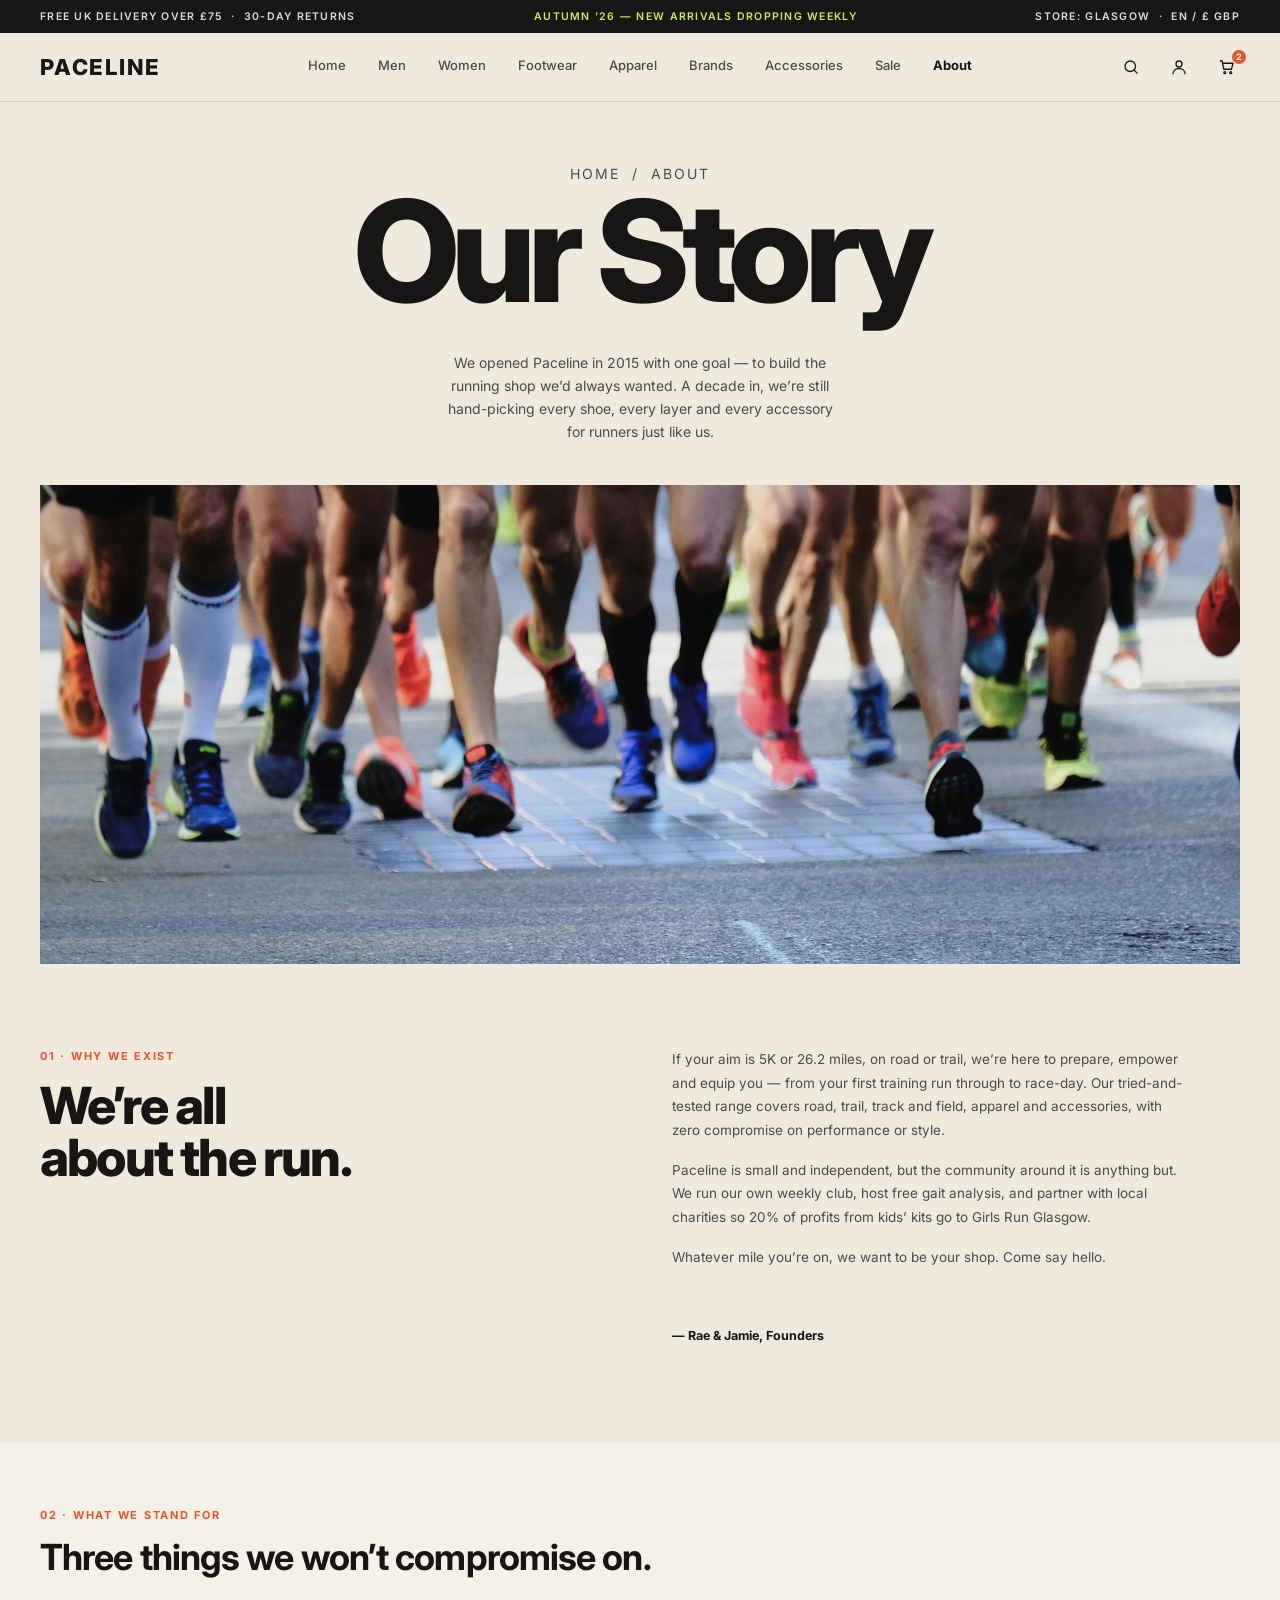
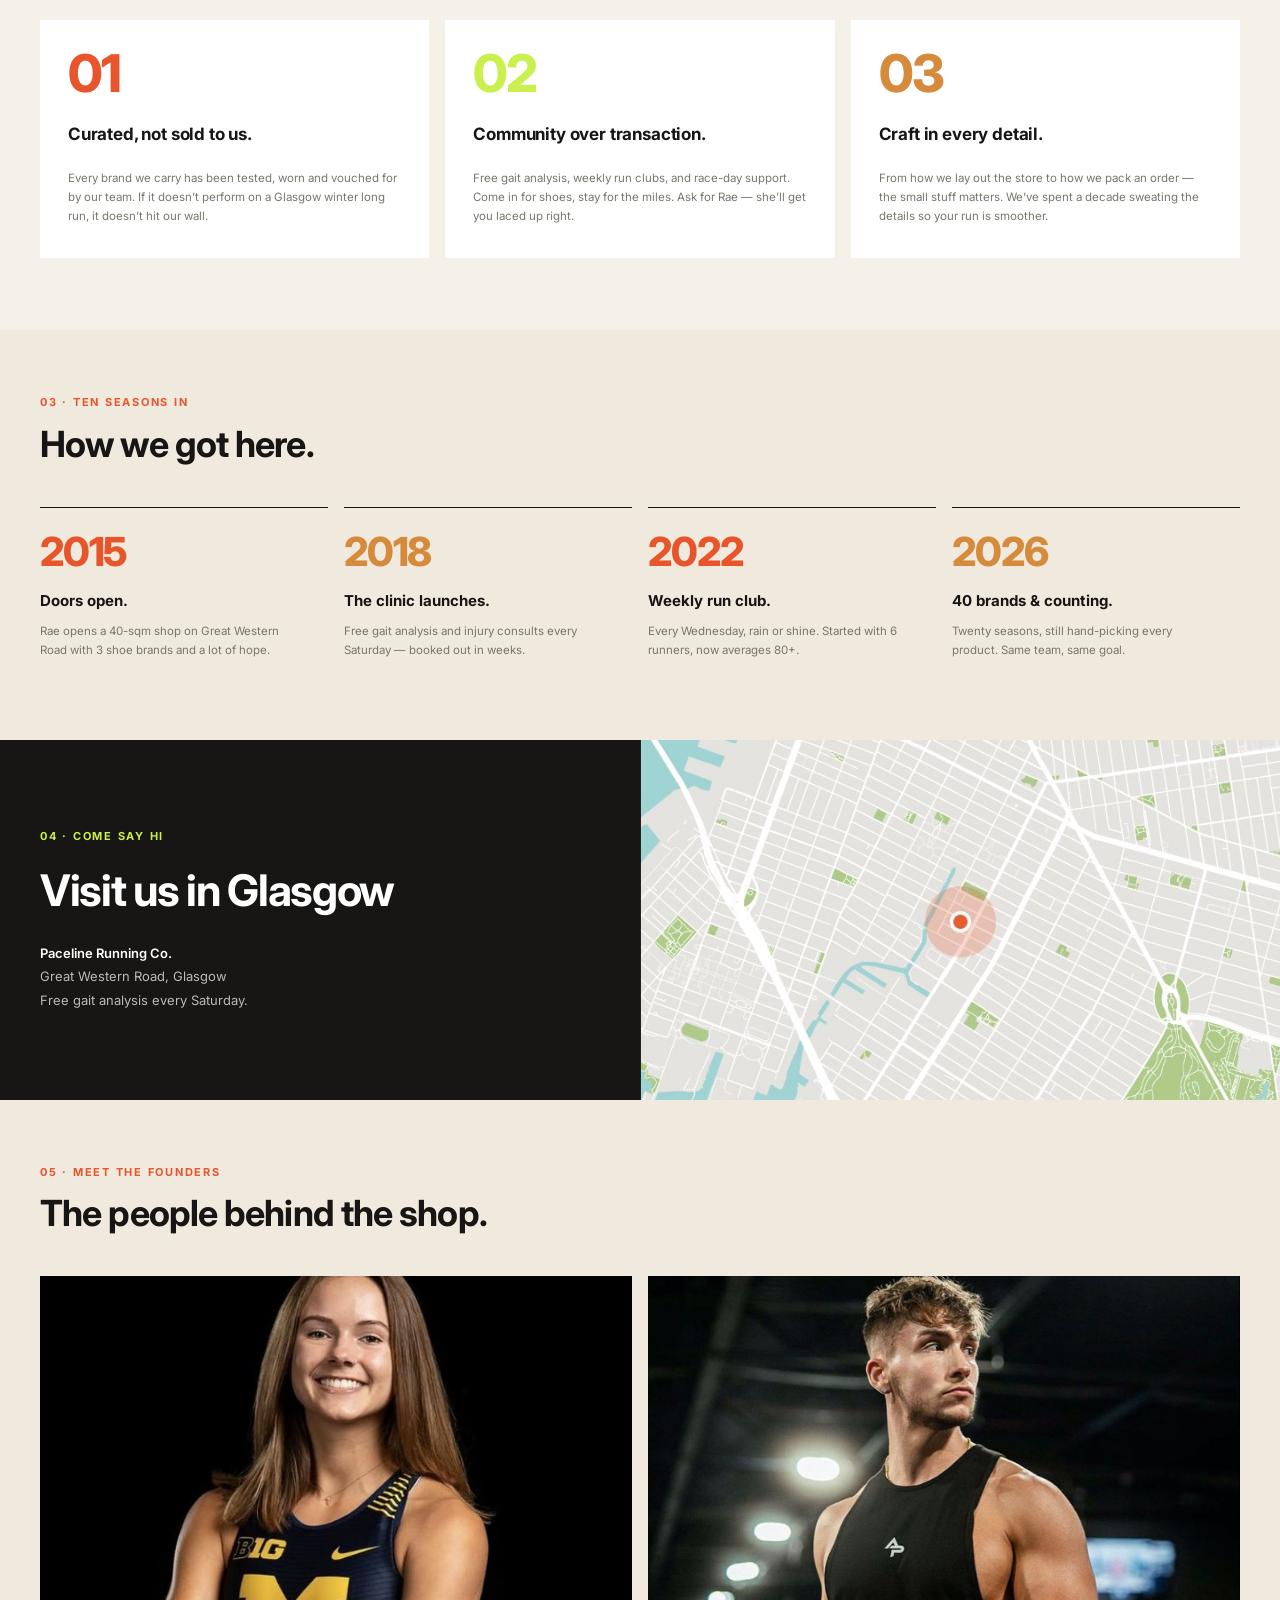
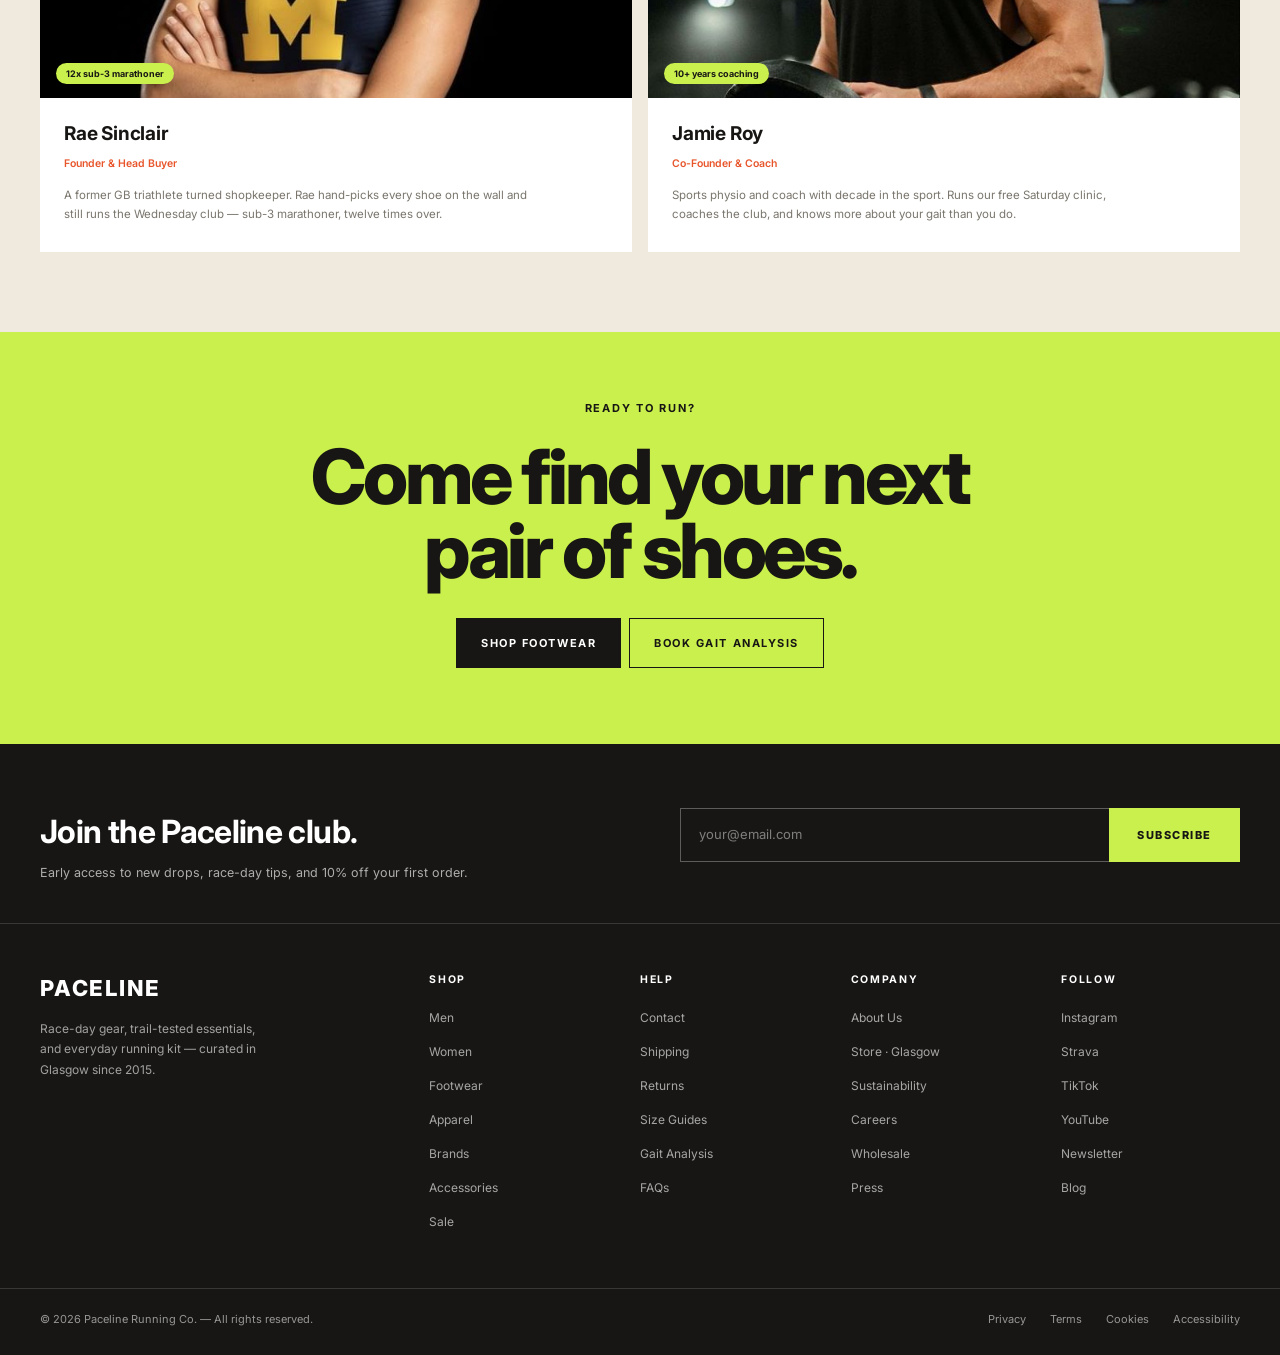
==== about.html @ 0e3cab70 "Paceline" ====
<!doctype html>
<html lang="en-GB">
<head>
  <meta charset="utf-8">
  <meta name="viewport" content="width=device-width, initial-scale=1">
  <title>Our Story — Paceline</title>
  <meta name="description" content="Paceline opened in Glasgow in 2015 to build the running shop its founders always wanted.">
  <link rel="preconnect" href="https://fonts.googleapis.com">
  <link rel="preconnect" href="https://fonts.gstatic.com" crossorigin>
  <link href="https://fonts.googleapis.com/css2?family=Inter:wght@400;500;600;700;800&display=swap" rel="stylesheet">
  <link rel="stylesheet" href="css/styles.css">
</head>
<body>

<svg width="0" height="0" style="position:absolute" aria-hidden="true">
  <symbol id="i-search" viewBox="0 0 24 24"><circle cx="11" cy="11" r="7"/><path d="m20 20-3.5-3.5"/></symbol>
  <symbol id="i-user" viewBox="0 0 24 24"><circle cx="12" cy="8" r="4"/><path d="M4 21c0-4.4 3.6-7 8-7s8 2.6 8 7"/></symbol>
  <symbol id="i-bag" viewBox="0 0 24 24"><path d="M3 4h2.5l2.2 11h10.2l2.1-8H6.2"/><circle cx="9" cy="19.5" r="1.3"/><circle cx="17" cy="19.5" r="1.3"/></symbol>
  <symbol id="i-menu" viewBox="0 0 24 24"><path d="M4 7h16M4 12h16M4 17h16"/></symbol>
</svg>

<div class="topbar">
  <div class="wrap">
    <span>Free UK delivery over £75 &nbsp;·&nbsp; 30-day returns</span>
    <span class="mid">Autumn ’26 — new arrivals dropping weekly</span>
    <span>Store: Glasgow &nbsp;·&nbsp; EN / £ GBP</span>
  </div>
</div>

<header class="site-header">
  <div class="wrap">
    <a href="index.html" class="logo" aria-label="Paceline home">PACELINE</a>
    <nav class="nav" id="nav" aria-label="Main">
      <a href="index.html">Home</a>
      <a href="men.html">Men</a>
      <a href="women.html">Women</a>
      <a href="footwear.html">Footwear</a>
      <a href="apparel.html">Apparel</a>
      <a href="brands.html">Brands</a>
      <a href="accessories.html">Accessories</a>
      <a href="sale.html">Sale</a>
      <a href="about.html" aria-current="page">About</a>
    </nav>
    <div class="header-actions">
      <button class="icon-btn" aria-label="Search"><svg><use href="#i-search"/></svg></button>
      <button class="icon-btn" aria-label="Account"><svg><use href="#i-user"/></svg></button>
      <button class="icon-btn" aria-label="Basket, 2 items"><svg><use href="#i-bag"/></svg><span class="cart-count">2</span></button>
      <button class="icon-btn menu-toggle" id="menuToggle" aria-label="Menu" aria-expanded="false" aria-controls="nav"><svg><use href="#i-menu"/></svg></button>
    </div>
  </div>
</header>

<main>
  <section class="about-hero">
    <div class="wrap">
      <p class="crumbs"><a href="index.html">Home</a> &nbsp;/&nbsp; About</p>
      <h1>Our Story</h1>
      <p>We opened Paceline in 2015 with one goal — to build the running shop we’d always wanted. A decade in, we’re still hand-picking every shoe, every layer and every accessory for runners just like us.</p>
    </div>
  </section>

  <div class="banner wrap"><img src="img/about-banner.jpg" alt="A pack of runners at the start of a road race"></div>

  <section class="why" aria-labelledby="why-title">
    <div class="wrap">
      <div>
        <p class="eyebrow">01 · Why we exist</p>
        <h2 id="why-title">We’re all<br>about the run.</h2>
      </div>
      <div class="why-copy">
        <p>If your aim is 5K or 26.2 miles, on road or trail, we’re here to prepare, empower and equip you — from your first training run through to race-day. Our tried-and-tested range covers road, trail, track and field, apparel and accessories, with zero compromise on performance or style.</p>
        <p>Paceline is small and independent, but the community around it is anything but. We run our own weekly club, host free gait analysis, and partner with local charities so 20% of profits from kids’ kits go to Girls Run Glasgow.</p>
        <p>Whatever mile you’re on, we want to be your shop. Come say hello.</p>
        <p class="signoff">— Rae &amp; Jamie, Founders</p>
      </div>
    </div>
  </section>

  <section class="values" aria-labelledby="values-title">
    <div class="wrap">
      <p class="eyebrow">02 · What we stand for</p>
      <h2 id="values-title">Three things we won’t compromise on.</h2>
      <div class="value-grid">
        <article class="value-card">
          <div class="num">01</div>
          <h3>Curated, not sold to us.</h3>
          <p>Every brand we carry has been tested, worn and vouched for by our team. If it doesn’t perform on a Glasgow winter long run, it doesn’t hit our wall.</p>
        </article>
        <article class="value-card">
          <div class="num">02</div>
          <h3>Community over transaction.</h3>
          <p>Free gait analysis, weekly run clubs, and race-day support. Come in for shoes, stay for the miles. Ask for Rae — she’ll get you laced up right.</p>
        </article>
        <article class="value-card">
          <div class="num">03</div>
          <h3>Craft in every detail.</h3>
          <p>From how we lay out the store to how we pack an order — the small stuff matters. We’ve spent a decade sweating the details so your run is smoother.</p>
        </article>
      </div>
    </div>
  </section>

  <section class="timeline-sec" aria-labelledby="time-title">
    <div class="wrap">
      <p class="eyebrow">03 · Ten seasons in</p>
      <h2 id="time-title">How we got here.</h2>
      <ol class="timeline" style="list-style:none;margin:0;padding:0">
        <li class="milestone"><div class="year">2015</div><h3>Doors open.</h3><p>Rae opens a 40-sqm shop on Great Western Road with 3 shoe brands and a lot of hope.</p></li>
        <li class="milestone"><div class="year">2018</div><h3>The clinic launches.</h3><p>Free gait analysis and injury consults every Saturday — booked out in weeks.</p></li>
        <li class="milestone"><div class="year">2022</div><h3>Weekly run club.</h3><p>Every Wednesday, rain or shine. Started with 6 runners, now averages 80+.</p></li>
        <li class="milestone"><div class="year">2026</div><h3>40 brands &amp; counting.</h3><p>Twenty seasons, still hand-picking every product. Same team, same goal.</p></li>
      </ol>
    </div>
  </section>

  <section class="visit on-dark" aria-labelledby="visit-title">
    <div class="visit-copy">
      <p class="eyebrow">04 · Come say hi</p>
      <h2 id="visit-title">Visit us in Glasgow</h2>
      <address><b>Paceline Running Co.</b><br>Great Western Road, Glasgow<br>Free gait analysis every Saturday.</address>
    </div>
    <div class="visit-map"><img src="img/map.jpg" alt="Map showing the Paceline store location"></div>
  </section>

  <section class="founders" aria-labelledby="founders-title">
    <div class="wrap">
      <p class="eyebrow">05 · Meet the founders</p>
      <h2 id="founders-title">The people behind the shop.</h2>
      <div class="founder-grid">
        <article class="founder">
          <div class="founder-photo"><img src="img/rae.jpg" alt="Portrait of Rae Sinclair on a running track"><span class="pill">12x sub-3 marathoner</span></div>
          <div class="founder-body">
            <h3>Rae Sinclair</h3>
            <p class="role">Founder &amp; Head Buyer</p>
            <p>A former GB triathlete turned shopkeeper. Rae hand-picks every shoe on the wall and still runs the Wednesday club — sub-3 marathoner, twelve times over.</p>
          </div>
        </article>
        <article class="founder">
          <div class="founder-photo"><img src="img/jamie.jpg" alt="Portrait of Jamie Roy holding a clipboard"><span class="pill">10+ years coaching</span></div>
          <div class="founder-body">
            <h3>Jamie Roy</h3>
            <p class="role">Co-Founder &amp; Coach</p>
            <p>Sports physio and coach with decade in the sport. Runs our free Saturday clinic, coaches the club, and knows more about your gait than you do.</p>
          </div>
        </article>
      </div>
    </div>
  </section>

  <section class="cta" aria-labelledby="cta-title">
    <div class="wrap">
      <p class="eyebrow">Ready to run?</p>
      <h2 id="cta-title">Come find your next pair of shoes.</h2>
      <div class="cta-buttons">
        <a class="btn btn-dark" href="footwear.html">Shop footwear</a>
        <a class="btn btn-ink-outline" href="gait-analysis.html">Book gait analysis</a>
      </div>
    </div>
  </section>
</main>

<footer class="site-footer on-dark">
  <section class="newsletter" aria-labelledby="nl-title">
    <div class="wrap">
      <div>
        <h2 id="nl-title">Join the Paceline club.</h2>
        <p>Early access to new drops, race-day tips, and 10% off your first order.</p>
      </div>
      <form class="sub-form" id="subForm" novalidate>
        <label class="sr-only" for="email">Email address</label>
        <input id="email" type="email" placeholder="your@email.com" autocomplete="email" required>
        <button type="submit">Subscribe</button>
        <p class="form-msg" id="formMsg" role="status"></p>
      </form>
    </div>
  </section>
  <div class="wrap footer-cols">
    <div class="footer-brand">
      <a href="index.html" class="logo">PACELINE</a>
      <p>Race-day gear, trail-tested essentials, and everyday running kit — curated in Glasgow since 2015.</p>
    </div>
    <div class="footer-col"><h4>Shop</h4><ul><li><a href="men.html">Men</a></li><li><a href="women.html">Women</a></li><li><a href="footwear.html">Footwear</a></li><li><a href="apparel.html">Apparel</a></li><li><a href="brands.html">Brands</a></li><li><a href="accessories.html">Accessories</a></li><li><a href="sale.html">Sale</a></li></ul></div>
    <div class="footer-col"><h4>Help</h4><ul><li><a href="#">Contact</a></li><li><a href="#">Shipping</a></li><li><a href="#">Returns</a></li><li><a href="#">Size Guides</a></li><li><a href="gait-analysis.html">Gait Analysis</a></li><li><a href="#">FAQs</a></li></ul></div>
    <div class="footer-col"><h4>Company</h4><ul><li><a href="about.html">About Us</a></li><li><a href="https://www.visitglasgow.org.uk/">Store · Glasgow</a></li><li><a href="#">Sustainability</a></li><li><a href="#">Careers</a></li><li><a href="#">Wholesale</a></li><li><a href="#">Press</a></li></ul></div>
    <div class="footer-col"><h4>Follow</h4><ul><li><a href="#">Instagram</a></li><li><a href="#">Strava</a></li><li><a href="#">TikTok</a></li><li><a href="#">YouTube</a></li><li><a href="#">Newsletter</a></li><li><a href="#">Blog</a></li></ul></div>
  </div>
  <div class="legal">
    <div class="wrap">
      <span>© 2026 Paceline Running Co. — All rights reserved.</span>
      <nav aria-label="Legal"><a href="#">Privacy</a><a href="#">Terms</a><a href="#">Cookies</a><a href="#">Accessibility</a></nav>
    </div>
  </div>
</footer>

<script src="js/main.js"></script>
</body>
</html>
---- css/styles.css ----
/* ==========================================================================
   PACELINE — shared styles (Home + About)
   ========================================================================== */

:root {
  --cream: #efe9de;
  --cream-light: #f5f1e8;
  --ink: #171614;
  --ink-soft: #4d4b46;
  --muted: #7a766d;
  --lime: #c9f04c;
  --orange: #e8552b;
  --gold: #d68a3c;
  --white: #ffffff;
  --line: rgba(23, 22, 20, 0.14);

  --font: "Inter", "Helvetica Neue", Arial, "Liberation Sans", sans-serif;
  --wrap: 1312px;
  --gutter: 40px;
}

*, *::before, *::after { box-sizing: border-box; }
html { scroll-behavior: smooth; }
body {
  margin: 0;
  font-family: var(--font);
  font-size: 16px;
  line-height: 1.5;
  color: var(--ink);
  background: var(--cream);
  -webkit-font-smoothing: antialiased;
}
img { display: block; max-width: 100%; }
a { color: inherit; text-decoration: none; }
button { font: inherit; color: inherit; cursor: pointer; }
ul { list-style: none; margin: 0; padding: 0; }
h1, h2, h3, p { margin: 0; }

:focus-visible { outline: 2px solid var(--orange); outline-offset: 3px; }
.on-dark :focus-visible, .topbar :focus-visible { outline-color: var(--lime); }

.wrap { width: 100%; max-width: calc(var(--wrap) + var(--gutter) * 2); margin: 0 auto; padding: 0 var(--gutter); }

.eyebrow {
  font-size: 11px; font-weight: 700; letter-spacing: .16em; text-transform: uppercase;
  color: var(--orange);
}
.on-dark .eyebrow, .eyebrow.lime { color: var(--lime); }

.sr-only {
  position: absolute; width: 1px; height: 1px; overflow: hidden;
  clip: rect(0 0 0 0); white-space: nowrap;
}

/* ---------- Buttons ---------- */
.btn {
  display: inline-flex; align-items: center; gap: 10px;
  padding: 16px 24px; border: 1.5px solid transparent;
  font-size: 11px; font-weight: 700; letter-spacing: .14em; text-transform: uppercase;
  transition: background .2s, color .2s, border-color .2s;
}
.btn svg { width: 12px; height: 12px; }
.btn-lime { background: var(--lime); color: var(--ink); }
.btn-lime:hover { background: #d8f77a; }
.btn-ghost { border-color: rgba(255,255,255,.75); color: var(--white); }
.btn-ghost:hover { background: var(--white); color: var(--ink); }
.btn-outline { border-color: var(--white); color: var(--white); }
.btn-outline:hover { background: var(--white); color: var(--ink); }
.btn-dark { background: var(--ink); color: var(--white); }
.btn-dark:hover { background: #2c2a27; }
.btn-ink-outline { border-color: var(--ink); color: var(--ink); }
.btn-ink-outline:hover { background: var(--ink); color: var(--white); }

.link-arrow {
  display: inline-flex; align-items: center; gap: 8px;
  font-size: 11px; font-weight: 700; letter-spacing: .14em; text-transform: uppercase;
}
.link-arrow svg { width: 11px; height: 11px; transition: transform .2s; }
.link-arrow:hover svg { transform: translateX(3px); }

/* ---------- Top bar ---------- */
.topbar {
  background: var(--ink); color: rgba(255,255,255,.85);
  font-size: 10.5px; font-weight: 600; letter-spacing: .12em; text-transform: uppercase;
}
.topbar .wrap { display: flex; justify-content: space-between; align-items: center; height: 33px; gap: 16px; }
.topbar .mid { color: var(--lime); text-align: center; }
.topbar span:last-child { text-align: right; }

/* ---------- Header ---------- */
.site-header {
  position: sticky; top: 0; z-index: 50;
  background: var(--cream); border-bottom: 1px solid var(--line);
}
.site-header .wrap { display: grid; grid-template-columns: 1fr auto 1fr; align-items: center; height: 68px; }
.logo { font-size: 22px; font-weight: 800; letter-spacing: .08em; }
.nav { display: flex; gap: 32px; font-size: 13px; font-weight: 500; color: var(--ink-soft); }
.nav a { padding: 6px 0; border-bottom: 2px solid transparent; transition: color .2s; }
.nav a:hover { color: var(--ink); }
.nav a[aria-current="page"] { color: var(--ink); font-weight: 700; }
.header-actions { display: flex; justify-content: flex-end; gap: 22px; }
.icon-btn { background: none; border: 0; padding: 4px; position: relative; display: grid; place-items: center; }
.icon-btn svg { width: 18px; height: 18px; stroke: var(--ink); fill: none; stroke-width: 1.7; stroke-linecap: round; stroke-linejoin: round; }
.cart-count {
  position: absolute; top: -4px; right: -6px; min-width: 14px; height: 14px; padding: 0 3px;
  display: grid; place-items: center; border-radius: 7px;
  background: var(--orange); color: var(--white); font-size: 9px; font-weight: 700;
}
.menu-toggle { display: none; }

/* ---------- Hero (Home) ---------- */
.hero {
  position: relative; min-height: 713px; color: var(--white); overflow: hidden;
  background: #6f8fa8;
}
.hero-bg-blur {
  position: absolute; inset: 0;
  /* colours sampled from the photo's left edge so the image blends into the page */
  background: linear-gradient(180deg, #12657d 0%, #6a8f9a 12%, #6e868d 22%, #5a5c5e 30%, #66635a 38%, #848a86 50%, #848a86 80%, #7a7a74 100%);
}
.hero-bg { position: absolute; inset: 0; display: flex; justify-content: flex-end; }
.hero-bg img {
  height: 100%; width: auto; max-width: 62%; object-fit: cover; object-position: left center;
  -webkit-mask-image: linear-gradient(90deg, transparent 0, #000 3%);
          mask-image: linear-gradient(90deg, transparent 0, #000 3%);
}
.hero::after {
  content: ""; position: absolute; inset: 0;
  background: linear-gradient(90deg, rgba(23,22,20,.45) 0%, rgba(23,22,20,.12) 55%, rgba(23,22,20,0) 75%);
}
.hero .wrap { position: relative; z-index: 2; padding-top: 112px; padding-bottom: 80px; }
.hero-inner { max-width: 760px; padding-left: 0; }
.hero h1 {
  font-size: clamp(64px, 9vw, 112px); line-height: .92; font-weight: 800; letter-spacing: -.045em;
  margin: 18px 0 28px;
}
.hero p.lede { font-size: 17px; line-height: 1.55; max-width: 430px; color: rgba(255,255,255,.85); }
.hero-cta { display: flex; gap: 12px; margin-top: 48px; flex-wrap: wrap; }
.hero-dots { position: absolute; right: var(--gutter); bottom: 32px; z-index: 3; display: flex; gap: 6px; }
.hero-dots button { width: 36px; height: 3px; border: 0; padding: 0; background: rgba(255,255,255,.4); transition: background .2s; }
.hero-dots button[aria-current="true"] { background: var(--white); }

/* ---------- Section heads ---------- */
.section { padding: 64px 0; }
.section-head { display: flex; justify-content: space-between; align-items: flex-end; gap: 24px; margin-bottom: 32px; }
.section-head h2 { font-size: clamp(30px, 3vw, 38px); font-weight: 700; letter-spacing: -.025em; line-height: 1.1; margin-top: 6px; }

/* ---------- Category cards ---------- */
.cat-grid { display: grid; grid-template-columns: repeat(4, 1fr); gap: 20px; }
.cat-card {
  position: relative; display: block; aspect-ratio: 313 / 419; overflow: hidden; color: var(--white); background: var(--ink);
}
.cat-card img { width: 100%; height: 100%; object-fit: cover; object-position: top; transition: transform .5s ease; }
.cat-card:hover img { transform: scale(1.04); }
.cat-card::after {
  content: ""; position: absolute; inset: 0;
  background: linear-gradient(180deg, rgba(0,0,0,0) 45%, rgba(0,0,0,.78) 100%);
}
.cat-card .meta { position: absolute; left: 20px; right: 20px; bottom: 18px; z-index: 2; }
.cat-card h3 { font-size: 22px; font-weight: 700; letter-spacing: -.01em; }
.cat-card p { font-size: 12px; color: rgba(255,255,255,.8); margin: 4px 0 10px; }
.shop-link { font-size: 10.5px; font-weight: 700; letter-spacing: .14em; text-transform: uppercase; color: var(--lime); display: inline-flex; gap: 6px; align-items: center; }
.shop-link svg { width: 10px; height: 10px; }

/* ---------- Product grid ---------- */
.tabs { display: flex; gap: 8px; flex-wrap: wrap; }
.tab {
  padding: 9px 16px; border: 1px solid var(--line); border-radius: 999px; background: transparent;
  font-size: 12px; font-weight: 500; transition: background .2s, color .2s;
}
.tab:hover { border-color: var(--ink); }
.tab[aria-selected="true"] { background: var(--ink); color: var(--white); border-color: var(--ink); }
.product-grid { display: grid; grid-template-columns: repeat(4, 1fr); gap: 20px; }
.product[hidden] { display: none; }
.product-img { position: relative; aspect-ratio: 313 / 340; overflow: hidden; background: #e0a550; }
.product-img img { width: 100%; height: 100%; object-fit: cover; transition: transform .5s ease; }
.product:hover .product-img img { transform: scale(1.04); }
.badge {
  position: absolute; top: 12px; left: 12px; z-index: 2;
  padding: 4px 8px; font-size: 9px; font-weight: 800; letter-spacing: .12em; text-transform: uppercase;
  background: var(--ink); color: var(--lime);
}
.badge.sale { background: var(--orange); color: var(--white); }
.wish {
  position: absolute; top: 10px; right: 10px; z-index: 2; width: 30px; height: 30px;
  border: 0; border-radius: 50%; background: rgba(255,255,255,.65); display: grid; place-items: center;
  transition: background .2s;
}
.wish:hover { background: var(--white); }
.wish svg { width: 15px; height: 15px; fill: none; stroke: var(--ink); stroke-width: 1.8; stroke-linejoin: round; }
.wish[aria-pressed="true"] svg { fill: var(--orange); stroke: var(--orange); }
.product-info { padding-top: 14px; }
.product-brand { font-size: 11px; color: var(--muted); margin-bottom: 2px; }
.product-name { font-size: 13.5px; font-weight: 600; }
.product-price { font-size: 13.5px; font-weight: 700; margin-top: 2px; }
.product-price s { font-weight: 400; color: var(--muted); margin-left: 6px; }

/* ---------- Story band (Home) ---------- */
.story { display: grid; grid-template-columns: 1fr 1fr; background: var(--ink); color: var(--white); min-height: 620px; }
.story-img { position: relative; overflow: hidden; }
.story-img img { position: absolute; inset: 0; width: 100%; height: 100%; object-fit: cover; }
.story-copy { padding: 80px 64px; display: flex; flex-direction: column; justify-content: center; max-width: 720px; }
.story-copy h2 { font-size: clamp(34px, 3.4vw, 46px); line-height: 1.05; font-weight: 700; letter-spacing: -.03em; margin: 18px 0 20px; }
.story-copy p { font-size: 14.5px; line-height: 1.8; color: rgba(255,255,255,.78); max-width: 520px; }
.stats { display: flex; gap: 56px; margin: 28px 0 32px; }
.stat b { display: block; font-size: 42px; font-weight: 800; letter-spacing: -.03em; line-height: 1; color: var(--lime); }
.stat span { display: block; margin-top: 8px; font-size: 10.5px; letter-spacing: .12em; text-transform: uppercase; color: rgba(255,255,255,.6); }
.story-copy .btn { align-self: flex-start; }

/* ---------- Gender cards ---------- */
.duo { display: grid; grid-template-columns: 1fr 1fr; gap: 16px; }
.duo-card {
  position: relative; display: block; min-height: 400px; overflow: hidden; color: var(--white);
  background: #2f3b2a;
}
.duo-card .blur { position: absolute; inset: 0; background-size: cover; background-position: center; filter: blur(26px); transform: scale(1.2); }
.duo-card img.photo {
  position: absolute; left: 0; right: 0; top: 0; width: 100%; height: 68%; object-fit: cover; object-position: center top;
  -webkit-mask-image: linear-gradient(180deg, #000 70%, transparent 100%);
          mask-image: linear-gradient(180deg, #000 70%, transparent 100%);
  transition: transform .6s ease;
}
.duo-card:hover img.photo { transform: scale(1.03); }
.duo-card::after { content: ""; position: absolute; inset: 0; background: linear-gradient(180deg, rgba(0,0,0,0) 40%, rgba(0,0,0,.6) 100%); }
.duo-copy { position: absolute; left: 24px; right: 24px; bottom: 24px; z-index: 2; }
.duo-copy h3 { font-size: clamp(30px, 3.3vw, 42px); font-weight: 800; letter-spacing: -.03em; line-height: 1; }
.duo-copy p { margin: 8px 0 16px; font-size: 13px; color: rgba(255,255,255,.9); }
.duo-copy .shop-link { color: var(--orange); }

/* ---------- Newsletter + footer ---------- */
.site-footer { background: var(--ink); color: var(--white); }
.newsletter { padding: 64px 0 40px; }
.newsletter .wrap { display: flex; justify-content: space-between; align-items: center; gap: 40px; flex-wrap: wrap; padding-bottom: 40px; border-bottom: 1px solid rgba(255,255,255,.14); }
.newsletter h2 { font-size: 32px; font-weight: 700; letter-spacing: -.02em; }
.newsletter p { font-size: 12.5px; color: rgba(255,255,255,.65); margin-top: 8px; }
.sub-form { display: flex; flex-wrap: wrap; flex: 1 1 380px; max-width: 560px; }
.sub-form input {
  flex: 1 1 200px; min-width: 0; padding: 16px 18px; background: transparent;
  border: 1px solid rgba(255,255,255,.3); border-right: 0; color: var(--white); font: inherit; font-size: 13px;
}
.sub-form input::placeholder { color: rgba(255,255,255,.45); }
.sub-form input:focus-visible { outline-offset: -2px; }
.sub-form button { flex: 0 0 auto; border-radius: 0; border: 0; padding: 0 28px; background: var(--lime); color: var(--ink); font-size: 11px; font-weight: 800; letter-spacing: .14em; text-transform: uppercase; }
.sub-form button:hover { background: #d8f77a; }
.form-msg { flex-basis: 100%; font-size: 12.5px; color: var(--lime); min-height: 1em; margin: 0; }

.footer-cols { display: grid; grid-template-columns: 2fr repeat(4, 1fr); gap: 32px; padding-top: 8px; padding-bottom: 56px; }
.footer-brand p { font-size: 12px; line-height: 1.7; color: rgba(255,255,255,.6); max-width: 230px; margin-top: 14px; }
.footer-col h4 { margin: 0 0 16px; font-size: 10.5px; letter-spacing: .16em; text-transform: uppercase; font-weight: 700; }
.footer-col li + li { margin-top: 10px; }
.footer-col a { font-size: 12px; color: rgba(255,255,255,.62); transition: color .2s; }
.footer-col a:hover { color: var(--white); }
.legal { border-top: 1px solid rgba(255,255,255,.14); padding: 22px 0 28px; }
.legal .wrap { display: flex; justify-content: space-between; gap: 16px; flex-wrap: wrap; font-size: 11px; color: rgba(255,255,255,.55); }
.legal nav { display: flex; gap: 24px; }
.legal a:hover { color: var(--white); }

/* ==========================================================================
   ABOUT
   ========================================================================== */
.about-hero { text-align: center; padding: 28px 0 40px; }
.crumbs { font-size: 10.5px; letter-spacing: .14em; text-transform: uppercase; color: var(--muted); margin-bottom: 40px; }
.crumbs a:hover { color: var(--ink); }
.about-hero h1 { font-size: clamp(72px, 11vw, 150px); font-weight: 800; letter-spacing: -.055em; line-height: .95; }
.about-hero p { max-width: 400px; margin: 32px auto 0; color: var(--ink-soft); font-size: 14px; line-height: 1.65; }
.banner img { width: 100%; height: 481px; object-fit: cover; }

.why { padding: 84px 0 96px; }
.why .wrap { display: grid; grid-template-columns: 1fr 1fr; gap: 64px; align-items: start; }
.why h2 { font-size: clamp(36px, 4vw, 52px); font-weight: 800; letter-spacing: -.035em; line-height: 1.02; margin-top: 14px; }
.why-copy p { font-size: 13.5px; line-height: 1.75; color: var(--ink-soft); max-width: 520px; }
.why-copy p + p { margin-top: 16px; }
.signoff { margin-top: 56px !important; font-weight: 700; color: var(--ink) !important; font-size: 12.5px !important; }

.values { background: var(--cream-light); padding: 64px 0 72px; }
.values h2, .timeline-sec h2, .founders h2 { font-size: clamp(28px, 3vw, 36px); font-weight: 700; letter-spacing: -.025em; margin: 6px 0 36px; }
.value-grid { display: grid; grid-template-columns: repeat(3, 1fr); gap: 16px; }
.value-card { background: var(--white); padding: 28px 28px 32px; min-height: 238px; }
.value-card .num { font-size: 52px; font-weight: 800; letter-spacing: -.04em; line-height: 1; }
.value-card:nth-child(1) .num { color: var(--orange); }
.value-card:nth-child(2) .num { color: var(--lime); }
.value-card:nth-child(3) .num { color: var(--gold); }
.value-card h3 { font-size: 17px; font-weight: 700; letter-spacing: -.01em; margin: 22px 0 22px; }
.value-card p { font-size: 11.5px; line-height: 1.65; color: var(--muted); }

.timeline-sec { padding: 64px 0 80px; }
.timeline { display: grid; grid-template-columns: repeat(4, 1fr); gap: 16px; }
.milestone { border-top: 1px solid var(--ink); padding-top: 24px; }
.milestone .year { font-size: 40px; font-weight: 800; letter-spacing: -.04em; line-height: 1; color: var(--orange); }
.milestone:nth-child(2) .year { color: var(--gold); }
.milestone:nth-child(3) .year { color: var(--orange); }
.milestone:nth-child(4) .year { color: var(--gold); }
.milestone h3 { font-size: 15px; font-weight: 700; margin: 18px 0 10px; }
.milestone p { font-size: 11.5px; line-height: 1.65; color: var(--muted); max-width: 260px; }

.visit { display: grid; grid-template-columns: 1fr 1fr; background: var(--ink); color: var(--white); min-height: 360px; }
.visit-copy { padding: 0 var(--gutter); display: flex; flex-direction: column; justify-content: center; }
.visit-copy h2 { font-size: clamp(34px, 3.4vw, 44px); font-weight: 700; letter-spacing: -.03em; margin: 14px 0 18px; }
.visit-copy address { font-style: normal; font-size: 13px; line-height: 1.8; color: rgba(255,255,255,.7); }
.visit-copy address b { color: var(--white); font-weight: 600; }
.visit-map { position: relative; overflow: hidden; }
.visit-map img { position: absolute; inset: 0; width: 100%; height: 100%; object-fit: cover; }

.founders { padding: 64px 0 80px; }
.founder-grid { display: grid; grid-template-columns: 1fr 1fr; gap: 16px; }
.founder { background: var(--white); }
.founder-photo { position: relative; aspect-ratio: 644 / 459; overflow: hidden; }
.founder-photo img { width: 100%; height: 100%; object-fit: cover; object-position: center 30%; }
.pill {
  position: absolute; left: 16px; bottom: 14px; padding: 4px 10px; border-radius: 999px;
  background: var(--lime); color: var(--ink); font-size: 9px; font-weight: 700;
}
.founder-body { padding: 22px 24px 28px; }
.founder-body h3 { font-size: 19px; font-weight: 700; letter-spacing: -.01em; }
.founder-body .role { font-size: 10.5px; font-weight: 600; color: var(--orange); margin: 6px 0 14px; }
.founder-body p { font-size: 11.5px; line-height: 1.65; color: var(--muted); max-width: 480px; }

.cta { background: var(--lime); text-align: center; padding: 68px 0 76px; }
.cta .eyebrow { color: var(--ink); }
.cta h2 { font-size: clamp(42px, 6vw, 76px); font-weight: 800; letter-spacing: -.045em; line-height: .98; margin: 22px auto 30px; max-width: 760px; }
.cta-buttons { display: inline-flex; gap: 8px; flex-wrap: wrap; justify-content: center; }

/* ==========================================================================
   Responsive
   ========================================================================== */
@media (max-width: 1080px) {
  .cat-grid, .product-grid { grid-template-columns: repeat(2, 1fr); }
  .story { grid-template-columns: 1fr; }
  .story-img { min-height: 380px; }
  .story-copy { padding: 56px var(--gutter); max-width: none; }
  .footer-cols { grid-template-columns: repeat(2, 1fr); }
  .footer-brand { grid-column: 1 / -1; }
  .timeline { grid-template-columns: repeat(2, 1fr); row-gap: 40px; }
}
@media (max-width: 820px) {
  :root { --gutter: 20px; }
  .topbar .mid, .topbar span:last-child { display: none; }
  .topbar .wrap { justify-content: center; }
  .site-header .wrap { grid-template-columns: auto 1fr; height: 60px; }
  .header-actions { gap: 16px; }
  .menu-toggle { display: grid; }
  .nav {
    display: none; position: absolute; top: 60px; left: 0; right: 0;
    flex-direction: column; gap: 0; background: var(--cream); border-bottom: 1px solid var(--line); padding: 8px var(--gutter) 16px;
  }
  .nav.open { display: flex; }
  .nav a { padding: 12px 0; font-size: 15px; }
  .site-header .wrap { position: relative; }
  .hero { min-height: 640px; }
  .hero .wrap { padding-top: 72px; }
  .hero-bg img { max-width: 100%; opacity: .85; }
  .hero::after { background: linear-gradient(180deg, rgba(23,22,20,.35), rgba(23,22,20,.55)); }
  .section-head { flex-direction: column; align-items: flex-start; }
  .duo, .why .wrap, .founder-grid, .visit, .value-grid { grid-template-columns: 1fr; }
  .why .wrap { gap: 28px; }
  .visit-copy { padding: 56px var(--gutter); }
  .visit-map { min-height: 280px; }
  .stats { gap: 32px; flex-wrap: wrap; }
  .banner img { height: 260px; }
  .legal .wrap { flex-direction: column; }
}
@media (max-width: 520px) {
  .cat-grid, .product-grid { gap: 12px; }
  .cat-card h3 { font-size: 17px; }
  .cat-card p { display: none; }
  .timeline { grid-template-columns: 1fr; }
  .footer-cols { grid-template-columns: 1fr 1fr; }
  .sub-form { flex-direction: column; }
  .sub-form input { border-right: 1px solid rgba(255,255,255,.3); border-bottom: 0; }
  .sub-form button { padding: 16px; }
}
@media (prefers-reduced-motion: reduce) {
  *, *::before, *::after { transition: none !important; animation: none !important; scroll-behavior: auto !important; }
}

/* ==========================================================================
   SHOP PAGES (Men, Women, Footwear, Apparel, Brands, Sale)
   ========================================================================== */
.page-head { padding: 28px 0 36px; }
.page-head .crumbs { margin-bottom: 28px; }
.page-head h1 { font-size: clamp(52px, 8vw, 104px); font-weight: 800; letter-spacing: -.05em; line-height: .95; }
.page-head p.sub { margin-top: 18px; max-width: 460px; color: var(--ink-soft); font-size: 14px; line-height: 1.65; }

.shop-section { padding-bottom: 88px; }
.shop-bar {
  display: flex; justify-content: space-between; align-items: center; gap: 16px; flex-wrap: wrap;
  padding: 16px 0; margin-bottom: 32px;
  border-top: 1px solid var(--line); border-bottom: 1px solid var(--line);
}
.chips { display: flex; gap: 8px; flex-wrap: wrap; }
.chip {
  padding: 9px 16px; border: 1px solid var(--line); border-radius: 999px; background: transparent;
  font-size: 12px; font-weight: 500; transition: background .2s, color .2s;
}
.chip:hover { border-color: var(--ink); }
.chip[aria-pressed="true"] { background: var(--ink); color: var(--white); border-color: var(--ink); }
.shop-tools { display: flex; align-items: center; gap: 16px; font-size: 12px; color: var(--muted); }
.shop-tools select {
  padding: 9px 12px; border: 1px solid var(--line); background: transparent;
  font: inherit; font-size: 12px; color: var(--ink);
}
.shop-empty { grid-column: 1 / -1; padding: 64px 0; text-align: center; color: var(--muted); font-size: 14px; }
/* ==========================================================================
   GAIT ANALYSIS BOOKING PAGE
   ========================================================================== */
.gait-section { padding-bottom: 96px; }
.gait-grid { display: grid; grid-template-columns: 1fr 1fr; gap: 64px; align-items: start; }
.gait-info h2, .gait-card h2 { font-size: 26px; font-weight: 700; letter-spacing: -.02em; margin-bottom: 20px; }
.gait-steps { list-style: none; margin: 0 0 44px; padding: 0; }
.gait-steps li { display: grid; grid-template-columns: 56px 1fr; gap: 8px; padding: 20px 0; border-top: 1px solid var(--line); }
.gait-steps li:last-child { border-bottom: 1px solid var(--line); }
.gait-steps .n { font-size: 34px; font-weight: 800; letter-spacing: -.04em; line-height: 1; color: var(--orange); }
.gait-steps h3 { font-size: 16px; font-weight: 700; margin-bottom: 6px; }
.gait-steps p { font-size: 13px; line-height: 1.65; color: var(--ink-soft); max-width: 420px; }
.gait-list { list-style: disc; margin: 0 0 40px 18px; padding: 0; font-size: 13px; line-height: 1.9; color: var(--ink-soft); }
.gait-where { font-style: normal; font-size: 13px; line-height: 1.8; color: var(--ink-soft); }
.gait-where b { color: var(--ink); }

.gait-card { background: var(--white); padding: 36px; position: sticky; top: 92px; }
.field { margin-bottom: 18px; }
.field label, .field legend { display: block; font-size: 12px; font-weight: 600; margin-bottom: 7px; padding: 0; }
.field .opt { font-weight: 400; color: var(--muted); }
.field input[type="text"], .field input[type="email"], .field input[type="tel"], .field input[type="date"],
.field select, .field textarea {
  width: 100%; padding: 13px 14px; border: 1px solid var(--line); background: var(--cream-light);
  font: inherit; font-size: 14px; color: var(--ink); border-radius: 0;
}
.field textarea { min-height: 96px; resize: vertical; }
.field input:focus-visible, .field select:focus-visible, .field textarea:focus-visible { outline: 2px solid var(--ink); outline-offset: 1px; }
.field.invalid input, .field.invalid select, .field.invalid textarea { border-color: var(--orange); }
.field .err { display: none; margin-top: 6px; font-size: 12px; color: var(--orange); }
.field.invalid .err { display: block; }
.field-row { display: grid; grid-template-columns: 1fr 1fr; gap: 16px; }
fieldset.field { border: 0; margin: 0 0 18px; padding: 0; min-width: 0; }

.slots { display: flex; flex-wrap: wrap; gap: 8px; }
.slot { position: relative; }
.slot input { position: absolute; opacity: 0; inset: 0; margin: 0; cursor: pointer; }
.slot span {
  display: block; padding: 9px 16px; border: 1px solid var(--line); border-radius: 999px;
  font-size: 12px; font-weight: 500; transition: background .2s, color .2s;
}
.slot input:hover + span { border-color: var(--ink); }
.slot input:checked + span { background: var(--ink); color: var(--white); border-color: var(--ink); }
.slot input:focus-visible + span { outline: 2px solid var(--orange); outline-offset: 2px; }

.gait-card .btn { width: 100%; justify-content: center; border: 0; margin-top: 6px; }
.gait-note { margin-top: 14px; font-size: 11.5px; color: var(--muted); text-align: center; }
.gait-done { display: none; text-align: left; }
.gait-done.show { display: block; }
.gait-done .tick { width: 44px; height: 44px; border-radius: 50%; background: var(--lime); display: grid; place-items: center; margin-bottom: 20px; }
.gait-done .tick svg { width: 20px; height: 20px; stroke: var(--ink); fill: none; stroke-width: 2.4; stroke-linecap: round; stroke-linejoin: round; }
.gait-done p { font-size: 14px; line-height: 1.7; color: var(--ink-soft); }
.gait-done dl { margin: 22px 0 26px; border-top: 1px solid var(--line); }
.gait-done dl div { display: flex; justify-content: space-between; gap: 16px; padding: 12px 0; border-bottom: 1px solid var(--line); font-size: 13px; }
.gait-done dt { color: var(--muted); }
.gait-done dd { margin: 0; font-weight: 600; text-align: right; }

@media (max-width: 900px) {
  .gait-grid { grid-template-columns: 1fr; gap: 40px; }
  .gait-card { position: static; padding: 24px; }
  .field-row { grid-template-columns: 1fr; gap: 0; }
}
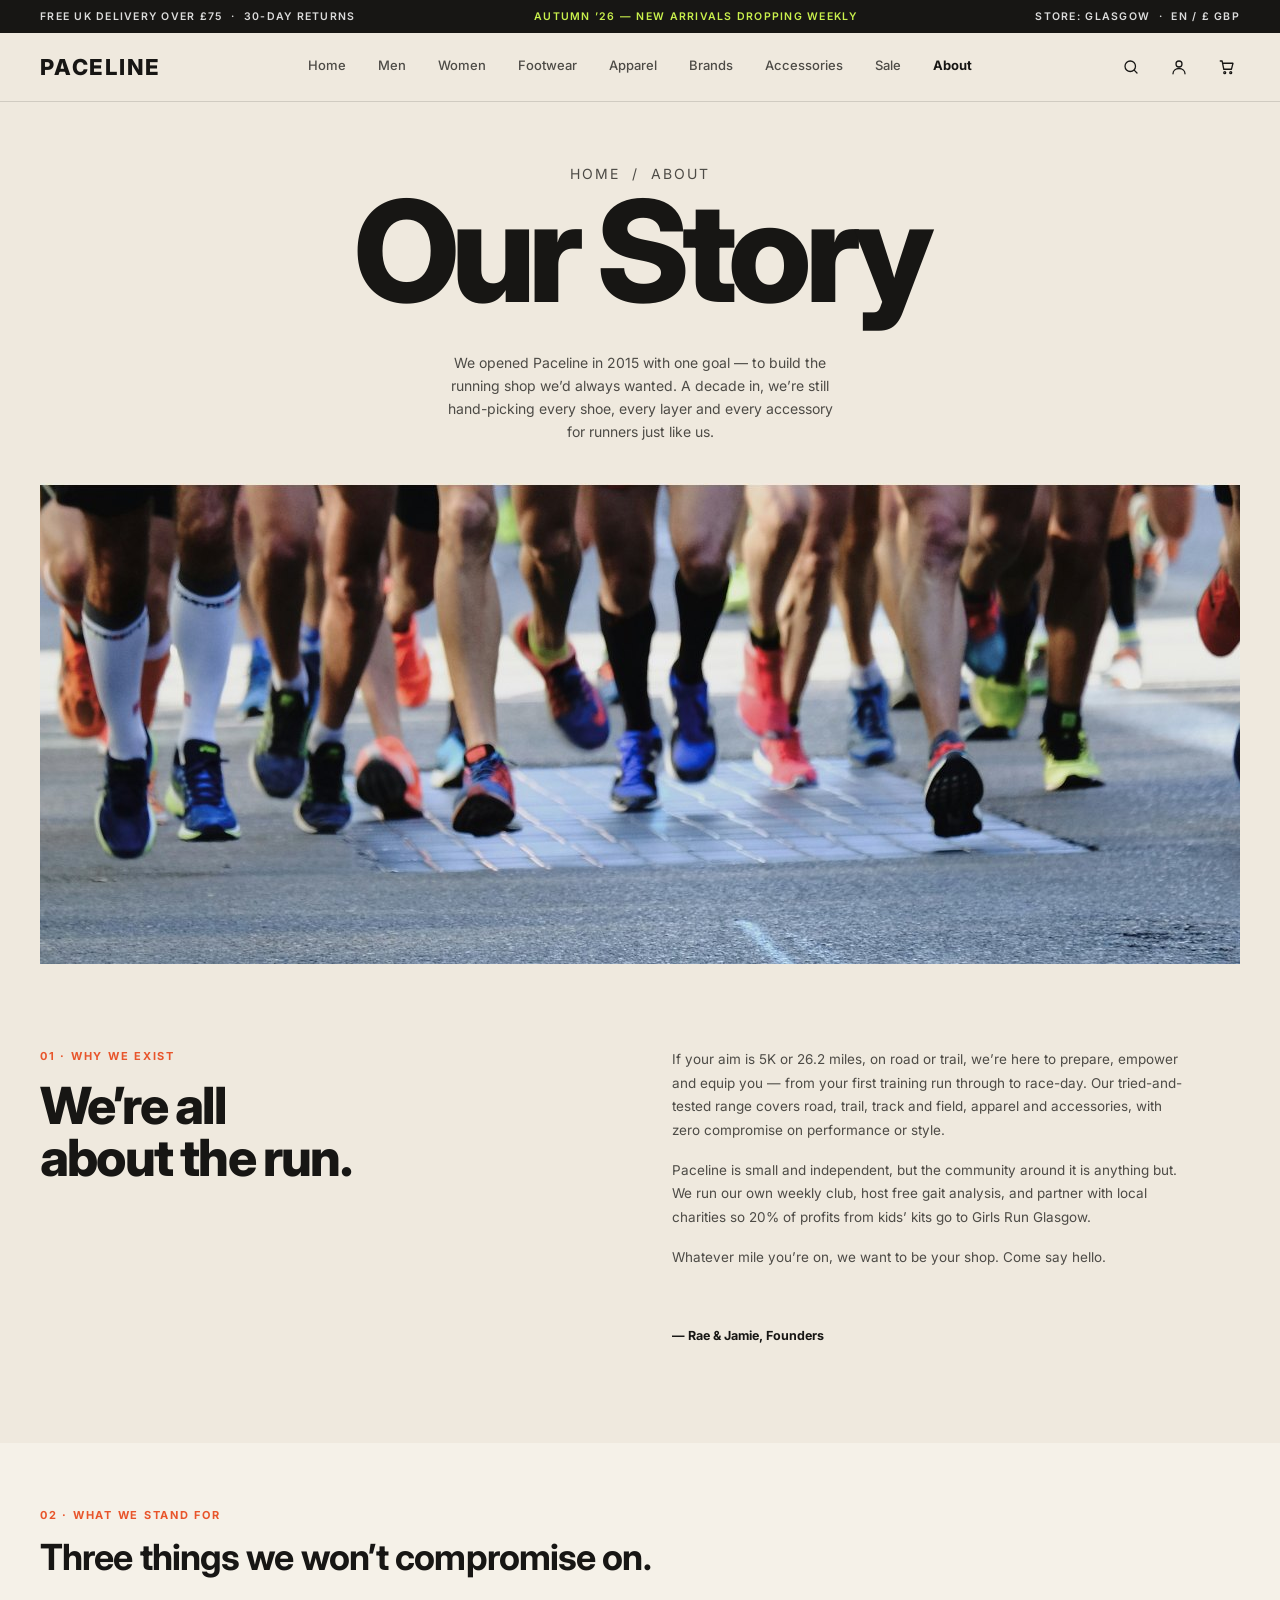
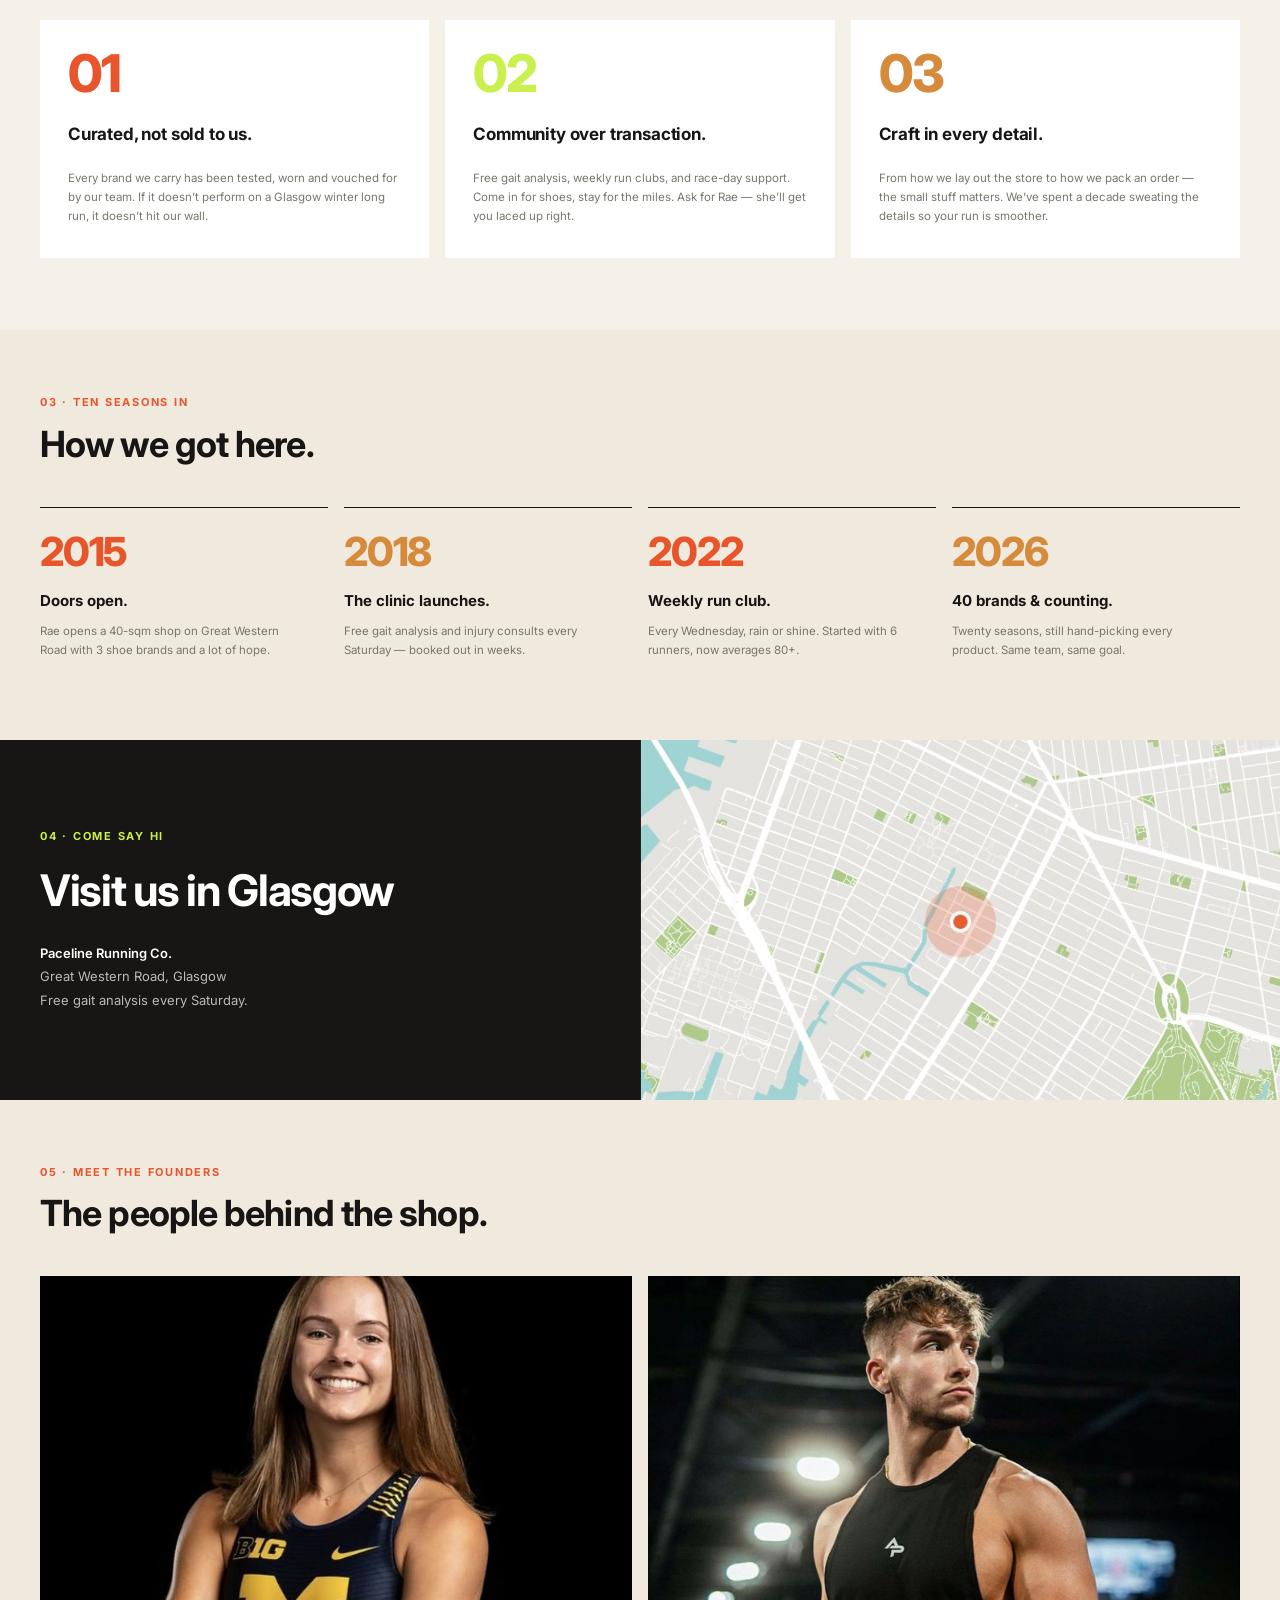
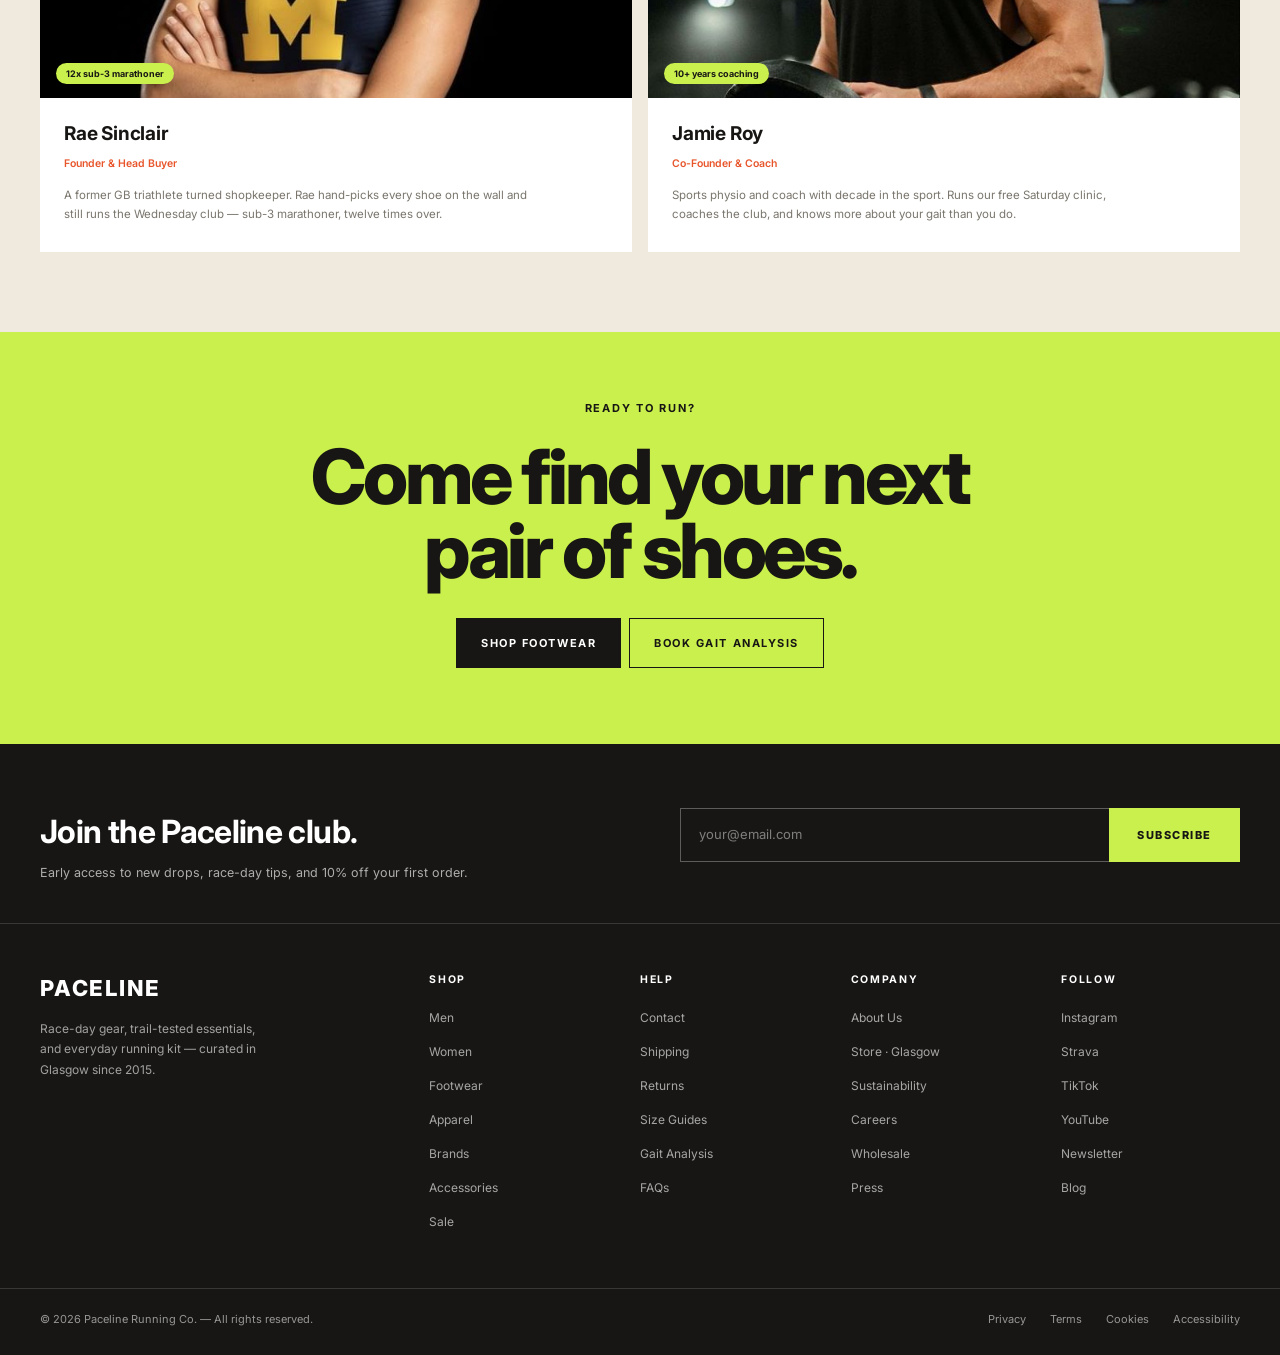
==== commit 2a53055c: "Paceline" ====
--- a/about.html
+++ b/about.html
@@ -43,8 +43,8 @@
     </nav>
     <div class="header-actions">
       <button class="icon-btn" aria-label="Search"><svg><use href="#i-search"/></svg></button>
-      <button class="icon-btn" aria-label="Account"><svg><use href="#i-user"/></svg></button>
-      <button class="icon-btn" aria-label="Basket, 2 items"><svg><use href="#i-bag"/></svg><span class="cart-count">2</span></button>
+      <a href="login.html" class="icon-btn" aria-label="Account"><svg><use href="#i-user"/></svg></a>
+      <a href="cart.html" class="icon-btn" aria-label="Basket"><svg><use href="#i-bag"/></svg><span class="cart-count" hidden>0</span></a>
       <button class="icon-btn menu-toggle" id="menuToggle" aria-label="Menu" aria-expanded="false" aria-controls="nav"><svg><use href="#i-menu"/></svg></button>
     </div>
   </div>
@@ -180,9 +180,9 @@
       <p>Race-day gear, trail-tested essentials, and everyday running kit — curated in Glasgow since 2015.</p>
     </div>
     <div class="footer-col"><h4>Shop</h4><ul><li><a href="men.html">Men</a></li><li><a href="women.html">Women</a></li><li><a href="footwear.html">Footwear</a></li><li><a href="apparel.html">Apparel</a></li><li><a href="brands.html">Brands</a></li><li><a href="accessories.html">Accessories</a></li><li><a href="sale.html">Sale</a></li></ul></div>
-    <div class="footer-col"><h4>Help</h4><ul><li><a href="#">Contact</a></li><li><a href="#">Shipping</a></li><li><a href="#">Returns</a></li><li><a href="#">Size Guides</a></li><li><a href="gait-analysis.html">Gait Analysis</a></li><li><a href="#">FAQs</a></li></ul></div>
-    <div class="footer-col"><h4>Company</h4><ul><li><a href="about.html">About Us</a></li><li><a href="https://www.visitglasgow.org.uk/">Store · Glasgow</a></li><li><a href="#">Sustainability</a></li><li><a href="#">Careers</a></li><li><a href="#">Wholesale</a></li><li><a href="#">Press</a></li></ul></div>
-    <div class="footer-col"><h4>Follow</h4><ul><li><a href="#">Instagram</a></li><li><a href="#">Strava</a></li><li><a href="#">TikTok</a></li><li><a href="#">YouTube</a></li><li><a href="#">Newsletter</a></li><li><a href="#">Blog</a></li></ul></div>
+    <div class="footer-col"><h4>Help</h4><ul><li><a href="contact.html">Contact</a></li><li><a href="cart.html">Shipping</a></li><li><a href="https://paceline.fit/policies/refund-policy">Returns</a></li><li><a href="img/size-guide.png">Size Guides</a></li><li><a href="gait-analysis.html">Gait Analysis</a></li><li><a href="https://paceline.fit/pages/faqs">FAQs</a></li></ul></div>
+    <div class="footer-col"><h4>Company</h4><ul><li><a href="about.html">About Us</a></li><li><a href="https://www.visitglasgow.org.uk/">Store · Glasgow</a></li><li><a href="https://pacelineequity.com/esg-policy/">Sustainability</a></li><li><a href="https://paceline.fit/pages/careers">Careers</a></li><li><a href="https://paceline.fit/pages/the-marketplace">Wholesale</a></li><li><a href="https://paceline.fit/blogs/news">Press</a></li></ul></div>
+    <div class="footer-col"><h4>Follow</h4><ul><li><a href="https://www.instagram.com/paceline.fit/?hl=en">Instagram</a></li><li><a href="https://www.strava.com/clubs/paceline-rt">Strava</a></li><li><a href="https://www.tiktok.com/@paceline.fit">TikTok</a></li><li><a href="https://www.youtube.com/@pacelineride">YouTube</a></li><li><a href="https://paceline.com/news/">Newsletter</a></li><li><a href="https://paceline.fit/pages/blogs">Blog</a></li></ul></div>
   </div>
   <div class="legal">
     <div class="wrap">
@@ -193,5 +193,7 @@
 </footer>
 
 <script src="js/main.js"></script>
+<script src="js/store.js"></script>
+<script src="js/search.js"></script>
 </body>
 </html>
--- a/css/styles.css
+++ b/css/styles.css
@@ -460,4 +460,148 @@
   .gait-grid { grid-template-columns: 1fr; gap: 40px; }
   .gait-card { position: static; padding: 24px; }
   .field-row { grid-template-columns: 1fr; gap: 0; }
+}
+/* ==========================================================================
+   CONTACT + LOGIN PAGES
+   (these reuse .field, .gait-card, .gait-grid, .gait-done from the gait section)
+   ========================================================================== */
+.hours { margin: 0 0 40px; border-top: 1px solid var(--line); }
+.hours div { display: flex; justify-content: space-between; gap: 16px; padding: 12px 0; border-bottom: 1px solid var(--line); font-size: 13px; }
+.hours dt { color: var(--ink-soft); }
+.hours dd { margin: 0; font-weight: 600; text-align: right; }
+.contact-lines { font-size: 13px; line-height: 2; color: var(--ink-soft); margin: 0 0 40px; }
+.contact-lines a { color: var(--ink); font-weight: 600; text-decoration: underline; text-underline-offset: 3px; }
+
+.auth { display: grid; grid-template-columns: 5fr 7fr; min-height: calc(100vh - 101px); }
+.auth-side {
+  background: var(--ink); color: var(--white); padding: 72px 56px;
+  display: flex; flex-direction: column; justify-content: center;
+}
+.auth-side h1 { font-size: clamp(40px, 4.4vw, 60px); font-weight: 800; letter-spacing: -.04em; line-height: 1; margin: 18px 0 28px; max-width: 420px; }
+.auth-perks { list-style: none; margin: 0; padding: 0; font-size: 14px; line-height: 1.6; color: rgba(255,255,255,.78); }
+.auth-perks li { position: relative; padding-left: 24px; }
+.auth-perks li + li { margin-top: 12px; }
+.auth-perks li::before { content: ""; position: absolute; left: 0; top: .72em; width: 12px; height: 2px; background: var(--lime); }
+.auth-main { display: grid; place-items: center; padding: 56px var(--gutter); }
+.auth-card { width: 100%; max-width: 440px; background: var(--white); padding: 36px; }
+.auth-card h2 { font-size: 24px; font-weight: 700; letter-spacing: -.02em; margin-bottom: 8px; }
+.auth-card .lede { font-size: 13px; line-height: 1.6; color: var(--ink-soft); margin-bottom: 24px; }
+.auth-tabs { display: grid; grid-template-columns: 1fr 1fr; border-bottom: 1px solid var(--line); margin-bottom: 28px; }
+.auth-tabs[hidden] { display: none; }
+.auth-tabs button {
+  background: none; border: 0; padding: 0 0 14px; margin-bottom: -1px;
+  font-size: 14px; font-weight: 600; color: var(--muted); border-bottom: 2px solid transparent;
+}
+.auth-tabs button[aria-selected="true"] { color: var(--ink); border-bottom-color: var(--ink); }
+.auth-tabs button:hover { color: var(--ink); }
+.pw { position: relative; }
+.pw input {
+  width: 100%; padding: 13px 64px 13px 14px; border: 1px solid var(--line); background: var(--cream-light);
+  font: inherit; font-size: 14px; color: var(--ink); border-radius: 0;
+}
+.pw-toggle {
+  position: absolute; right: 4px; top: 50%; transform: translateY(-50%);
+  background: none; border: 0; padding: 8px 10px; font-size: 12px; font-weight: 600; color: var(--ink-soft);
+}
+.pw-toggle:hover { color: var(--ink); }
+.hint { margin-top: 6px; font-size: 11.5px; color: var(--muted); }
+.auth-row { display: flex; justify-content: space-between; align-items: center; gap: 12px; margin: 0 0 22px; }
+.check { display: flex; gap: 8px; align-items: flex-start; font-size: 12.5px; line-height: 1.5; color: var(--ink-soft); }
+.check input { margin-top: 3px; accent-color: var(--ink); }
+.link-btn { background: none; border: 0; padding: 0; font-size: 12.5px; font-weight: 600; text-decoration: underline; text-underline-offset: 3px; }
+.auth-card .btn { width: 100%; justify-content: center; border: 0; }
+.auth-card .btn + .btn { margin-top: 10px; }
+.auth-card .btn-ink-outline, .gait-card .btn-ink-outline { border: 1.5px solid var(--ink); }
+
+@media (max-width: 900px) {
+  .auth { grid-template-columns: 1fr; min-height: 0; }
+  .auth-side { padding: 48px var(--gutter); }
+  .auth-card { padding: 24px; }
+}
+/* ==========================================================================
+   BASKET + SEARCH
+   ========================================================================== */
+[hidden] { display: none !important; }
+
+/* "Saved" pop-up message */
+.toast {
+  position: fixed; left: 50%; bottom: 28px; transform: translate(-50%, 20px); z-index: 120;
+  display: flex; align-items: center; gap: 18px; max-width: calc(100vw - 32px);
+  background: var(--ink); color: var(--white); padding: 14px 20px; font-size: 13px;
+  opacity: 0; pointer-events: none; transition: opacity .25s, transform .25s;
+}
+.toast.show { opacity: 1; transform: translate(-50%, 0); pointer-events: auto; }
+.toast a { color: var(--lime); font-weight: 700; font-size: 11px; letter-spacing: .12em; text-transform: uppercase; white-space: nowrap; }
+
+/* ---------- Search pop-up ---------- */
+.search-overlay { position: fixed; inset: 0; z-index: 100; display: none; }
+.search-overlay.open { display: block; }
+.search-backdrop { position: absolute; inset: 0; background: rgba(23, 22, 20, .55); }
+.search-panel {
+  position: relative; background: var(--cream); max-height: 88vh; overflow-y: auto;
+  padding: 28px 0 40px; box-shadow: 0 24px 60px rgba(0,0,0,.25); animation: searchIn .22s ease;
+}
+@keyframes searchIn { from { opacity: 0; transform: translateY(-14px); } to { opacity: 1; transform: none; } }
+.search-box { display: flex; align-items: center; gap: 14px; border-bottom: 2px solid var(--ink); padding-bottom: 14px; }
+.search-box > svg { width: 22px; height: 22px; flex: none; stroke: var(--ink); fill: none; stroke-width: 1.8; stroke-linecap: round; }
+.search-box input {
+  flex: 1; min-width: 0; border: 0; background: transparent; outline: none; color: var(--ink);
+  font: inherit; font-size: clamp(22px, 3vw, 34px); font-weight: 700; letter-spacing: -.02em;
+}
+.search-box input::placeholder { color: var(--muted); font-weight: 500; }
+.search-close { background: none; border: 0; padding: 8px 4px; font-size: 11px; font-weight: 700; letter-spacing: .14em; text-transform: uppercase; }
+.search-close:hover { text-decoration: underline; text-underline-offset: 3px; }
+.search-chips { display: flex; flex-wrap: wrap; gap: 8px; margin-top: 18px; align-items: center; }
+.search-chips .label { font-size: 11px; font-weight: 700; letter-spacing: .14em; text-transform: uppercase; color: var(--muted); margin-right: 6px; }
+.search-meta { margin: 26px 0 14px; font-size: 12px; color: var(--muted); }
+.search-results { display: grid; grid-template-columns: repeat(2, 1fr); gap: 12px; }
+.sr-item { display: grid; grid-template-columns: 76px 1fr auto; gap: 14px; align-items: center; background: var(--white); padding: 10px 14px 10px 10px; }
+.sr-item img { width: 76px; height: 76px; object-fit: cover; background: #e0a550; }
+.sr-item .product-brand { margin: 0 0 2px; }
+.sr-item a { display: block; }
+.sr-item a:hover .product-name { text-decoration: underline; text-underline-offset: 3px; }
+.sr-save { width: 34px; height: 34px; border: 1px solid var(--line); border-radius: 50%; background: transparent; display: grid; place-items: center; }
+.sr-save:hover { border-color: var(--ink); }
+.sr-save svg { width: 16px; height: 16px; fill: none; stroke: var(--ink); stroke-width: 1.8; stroke-linejoin: round; }
+.sr-save[aria-pressed="true"] svg { fill: var(--orange); stroke: var(--orange); }
+.search-none { padding: 20px 0; font-size: 14px; color: var(--ink-soft); }
+
+/* ---------- Basket page ---------- */
+.cart-grid { display: grid; grid-template-columns: 1.6fr 1fr; gap: 56px; align-items: start; }
+.cart-item { display: grid; grid-template-columns: 110px 1fr auto; gap: 20px; padding: 22px 0; border-top: 1px solid var(--line); }
+.cart-item:last-of-type { border-bottom: 1px solid var(--line); }
+.cart-item img { width: 110px; height: 120px; object-fit: cover; background: #e0a550; }
+.ci-info .product-name { margin-bottom: 4px; }
+.ci-right { text-align: right; display: flex; flex-direction: column; justify-content: space-between; align-items: flex-end; }
+.ci-line { font-size: 15px; font-weight: 700; }
+.qty { display: inline-flex; align-items: center; border: 1px solid var(--line); border-radius: 999px; margin-top: 14px; }
+.qty button { width: 34px; height: 34px; border: 0; background: none; font-size: 17px; line-height: 1; border-radius: 50%; }
+.qty button:hover { background: rgba(23,22,20,.06); }
+.qty span { min-width: 26px; text-align: center; font-size: 13px; font-weight: 600; }
+.cart-clear { margin-top: 20px; }
+.cart-summary { background: var(--white); padding: 32px; position: sticky; top: 92px; }
+.cart-summary h2 { font-size: 22px; font-weight: 700; letter-spacing: -.02em; margin-bottom: 18px; }
+.sum-row { display: flex; justify-content: space-between; padding: 9px 0; font-size: 14px; color: var(--ink-soft); }
+.sum-row b { color: var(--ink); }
+.sum-total { display: flex; justify-content: space-between; border-top: 1px solid var(--line); margin-top: 10px; padding-top: 16px; font-size: 19px; font-weight: 800; }
+.ship-msg { margin-top: 18px; font-size: 12.5px; line-height: 1.5; color: var(--ink-soft); }
+.ship-bar { height: 6px; background: var(--cream); margin-top: 8px; }
+.ship-bar i { display: block; height: 100%; width: 0; background: var(--lime); transition: width .3s; }
+.cart-summary .btn { width: 100%; justify-content: center; border: 0; margin-top: 20px; }
+.cart-note { margin-top: 12px; font-size: 12px; color: var(--orange); min-height: 1em; }
+.ship-info { list-style: none; margin: 22px 0 0; padding: 18px 0 0; border-top: 1px solid var(--line); font-size: 12.5px; line-height: 1.9; color: var(--ink-soft); }
+.ship-info b { color: var(--ink); }
+.cart-empty { padding: 40px 0 80px; }
+.cart-empty h2 { font-size: 28px; font-weight: 700; letter-spacing: -.02em; margin-bottom: 10px; }
+.cart-empty p { font-size: 14px; color: var(--ink-soft); margin-bottom: 24px; }
+
+@media (max-width: 900px) {
+  .cart-grid { grid-template-columns: 1fr; gap: 36px; }
+  .cart-summary { position: static; padding: 24px; }
+  .search-results { grid-template-columns: 1fr; }
+}
+@media (max-width: 520px) {
+  .cart-item { grid-template-columns: 84px 1fr; }
+  .cart-item img { width: 84px; height: 96px; }
+  .ci-right { grid-column: 1 / -1; flex-direction: row; align-items: center; }
 }
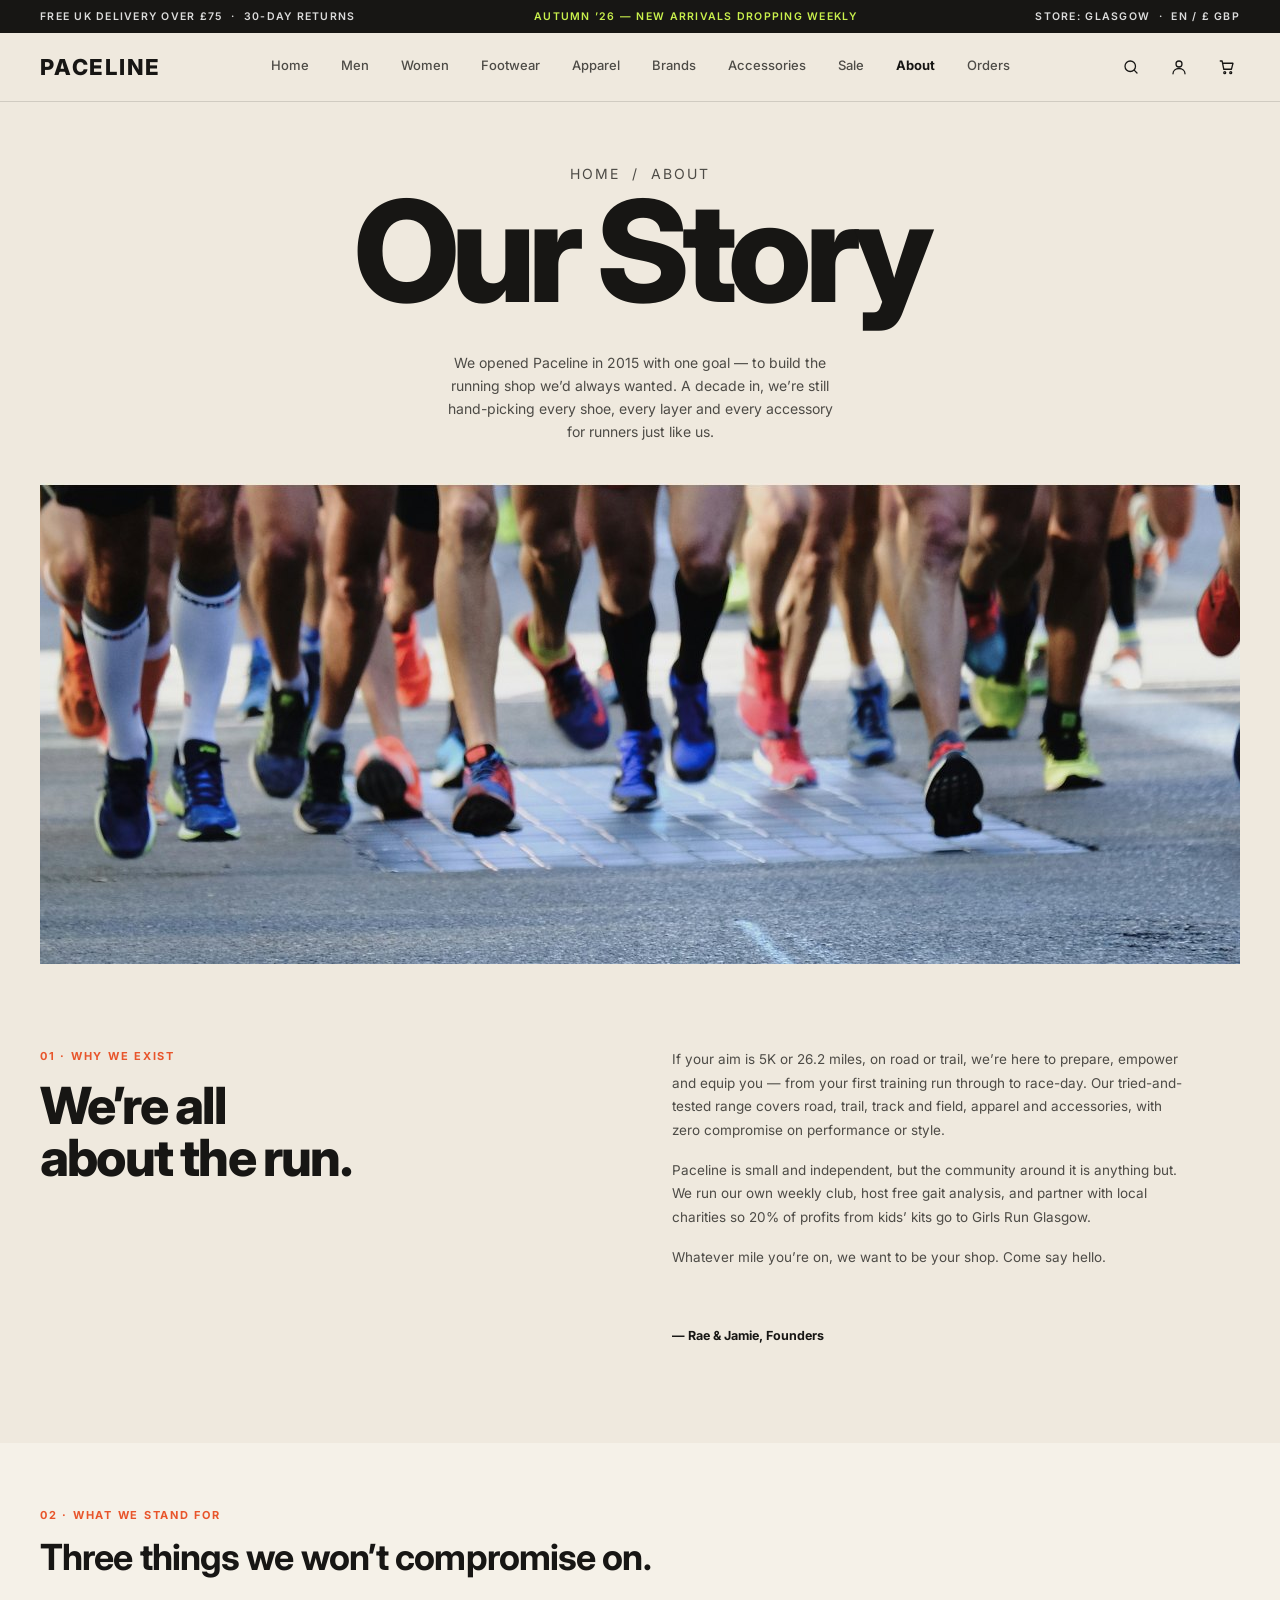
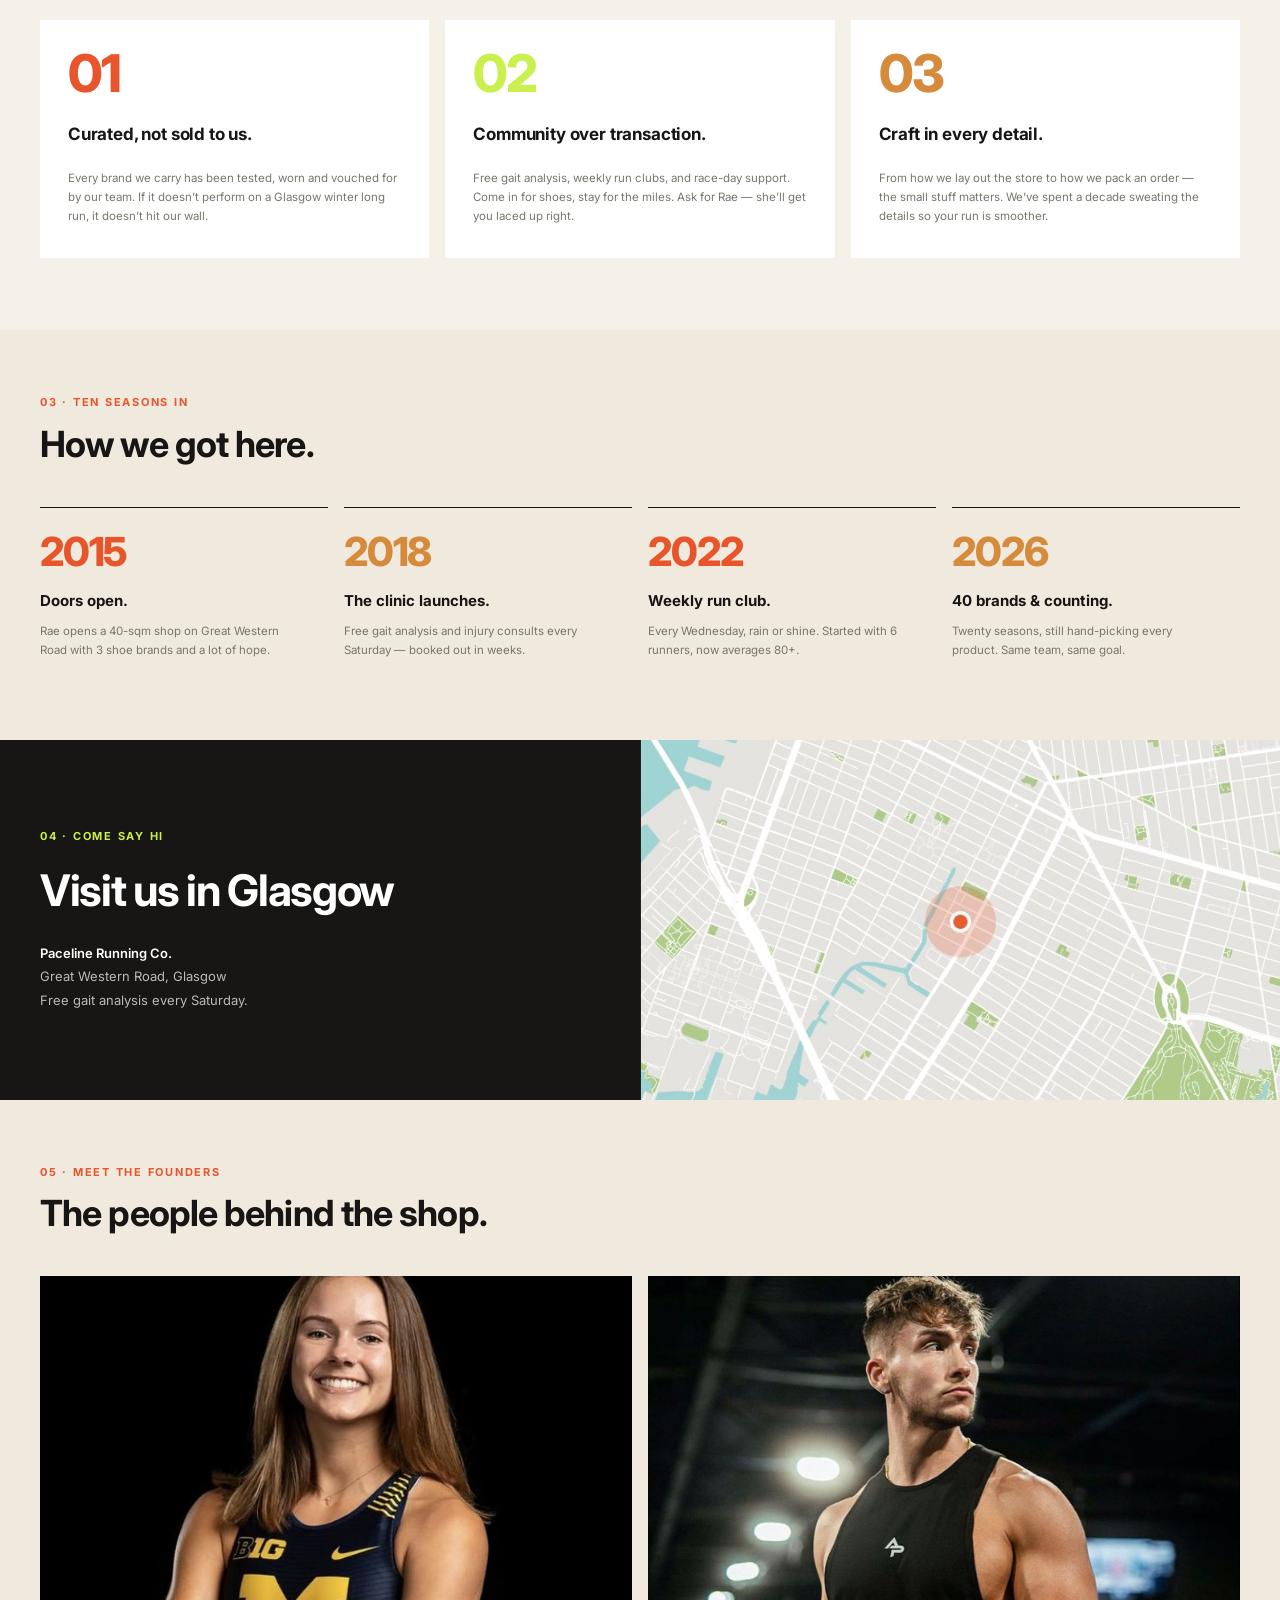
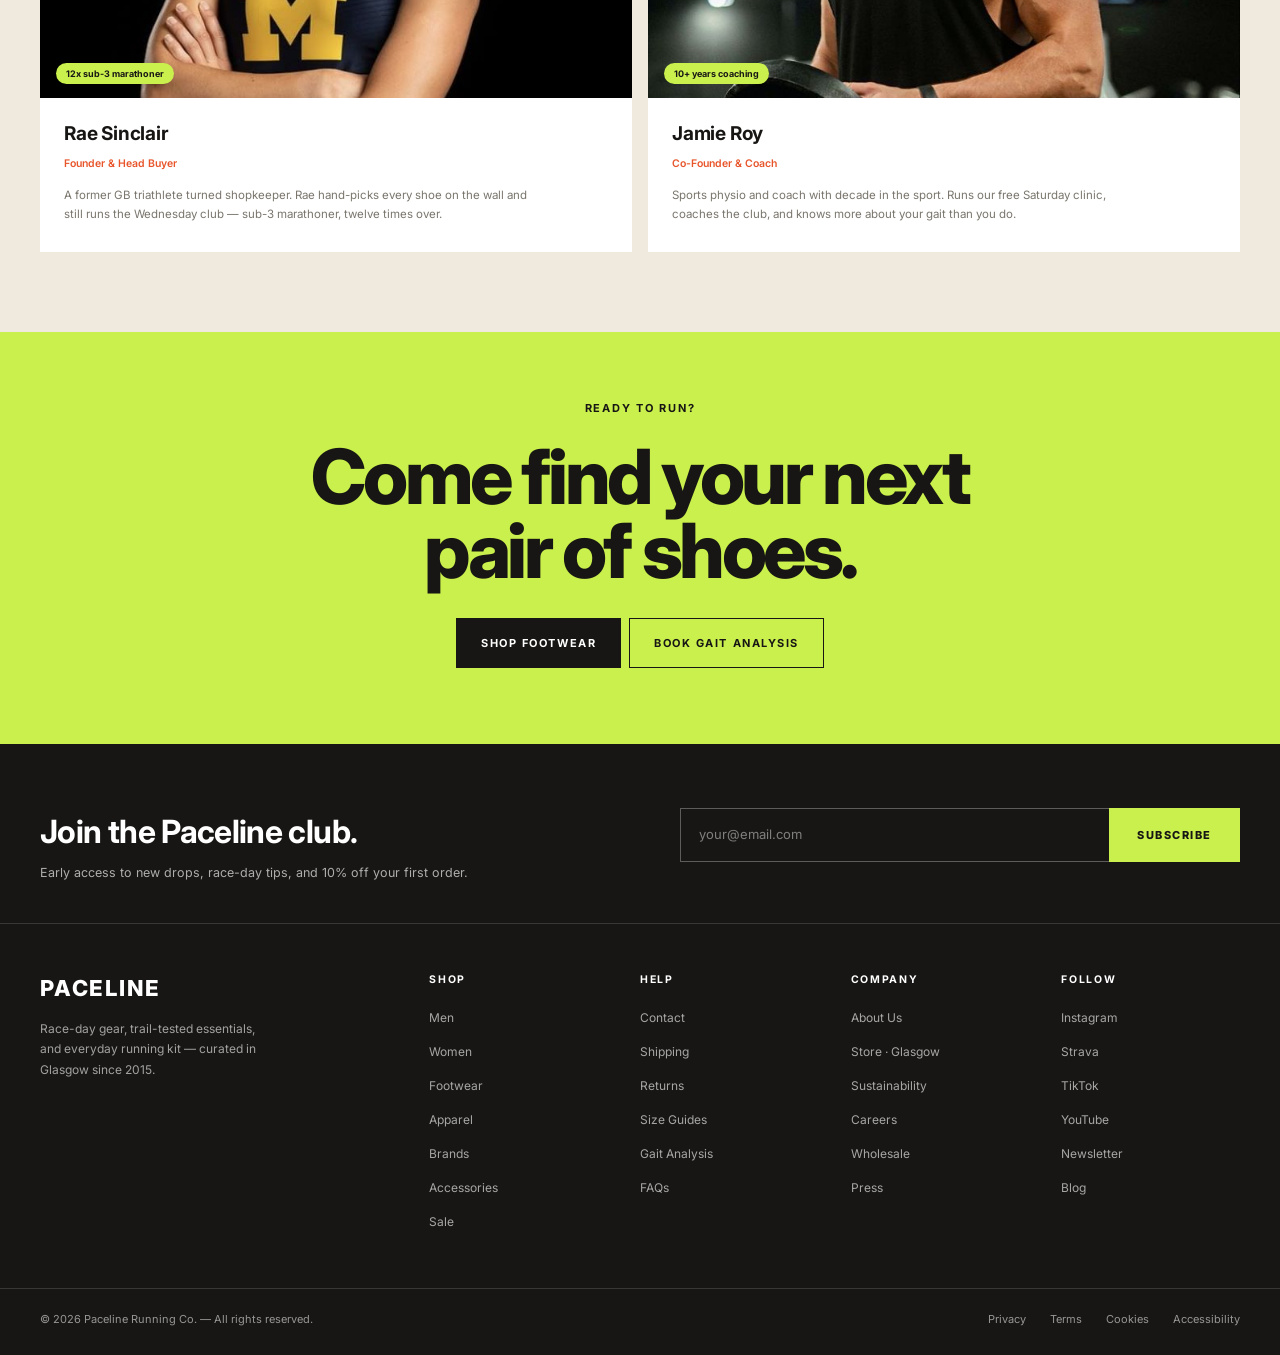
==== commit 8815d650: "Paceline" ====
--- a/about.html
+++ b/about.html
@@ -40,6 +40,7 @@
       <a href="accessories.html">Accessories</a>
       <a href="sale.html">Sale</a>
       <a href="about.html" aria-current="page">About</a>
+      <a href="orders.html">Orders</a>
     </nav>
     <div class="header-actions">
       <button class="icon-btn" aria-label="Search"><svg><use href="#i-search"/></svg></button>
@@ -180,7 +181,7 @@
       <p>Race-day gear, trail-tested essentials, and everyday running kit — curated in Glasgow since 2015.</p>
     </div>
     <div class="footer-col"><h4>Shop</h4><ul><li><a href="men.html">Men</a></li><li><a href="women.html">Women</a></li><li><a href="footwear.html">Footwear</a></li><li><a href="apparel.html">Apparel</a></li><li><a href="brands.html">Brands</a></li><li><a href="accessories.html">Accessories</a></li><li><a href="sale.html">Sale</a></li></ul></div>
-    <div class="footer-col"><h4>Help</h4><ul><li><a href="contact.html">Contact</a></li><li><a href="cart.html">Shipping</a></li><li><a href="https://paceline.fit/policies/refund-policy">Returns</a></li><li><a href="img/size-guide.png">Size Guides</a></li><li><a href="gait-analysis.html">Gait Analysis</a></li><li><a href="https://paceline.fit/pages/faqs">FAQs</a></li></ul></div>
+    <div class="footer-col"><h4>Help</h4><ul><li><a href="contact.html">Contact</a></li><li><a href="orders.html">Shipping</a></li><li><a href="https://paceline.fit/policies/refund-policy">Returns</a></li><li><a href="img/size-guide.png">Size Guides</a></li><li><a href="gait-analysis.html">Gait Analysis</a></li><li><a href="https://paceline.fit/pages/faqs">FAQs</a></li></ul></div>
     <div class="footer-col"><h4>Company</h4><ul><li><a href="about.html">About Us</a></li><li><a href="https://www.visitglasgow.org.uk/">Store · Glasgow</a></li><li><a href="https://pacelineequity.com/esg-policy/">Sustainability</a></li><li><a href="https://paceline.fit/pages/careers">Careers</a></li><li><a href="https://paceline.fit/pages/the-marketplace">Wholesale</a></li><li><a href="https://paceline.fit/blogs/news">Press</a></li></ul></div>
     <div class="footer-col"><h4>Follow</h4><ul><li><a href="https://www.instagram.com/paceline.fit/?hl=en">Instagram</a></li><li><a href="https://www.strava.com/clubs/paceline-rt">Strava</a></li><li><a href="https://www.tiktok.com/@paceline.fit">TikTok</a></li><li><a href="https://www.youtube.com/@pacelineride">YouTube</a></li><li><a href="https://paceline.com/news/">Newsletter</a></li><li><a href="https://paceline.fit/pages/blogs">Blog</a></li></ul></div>
   </div>
